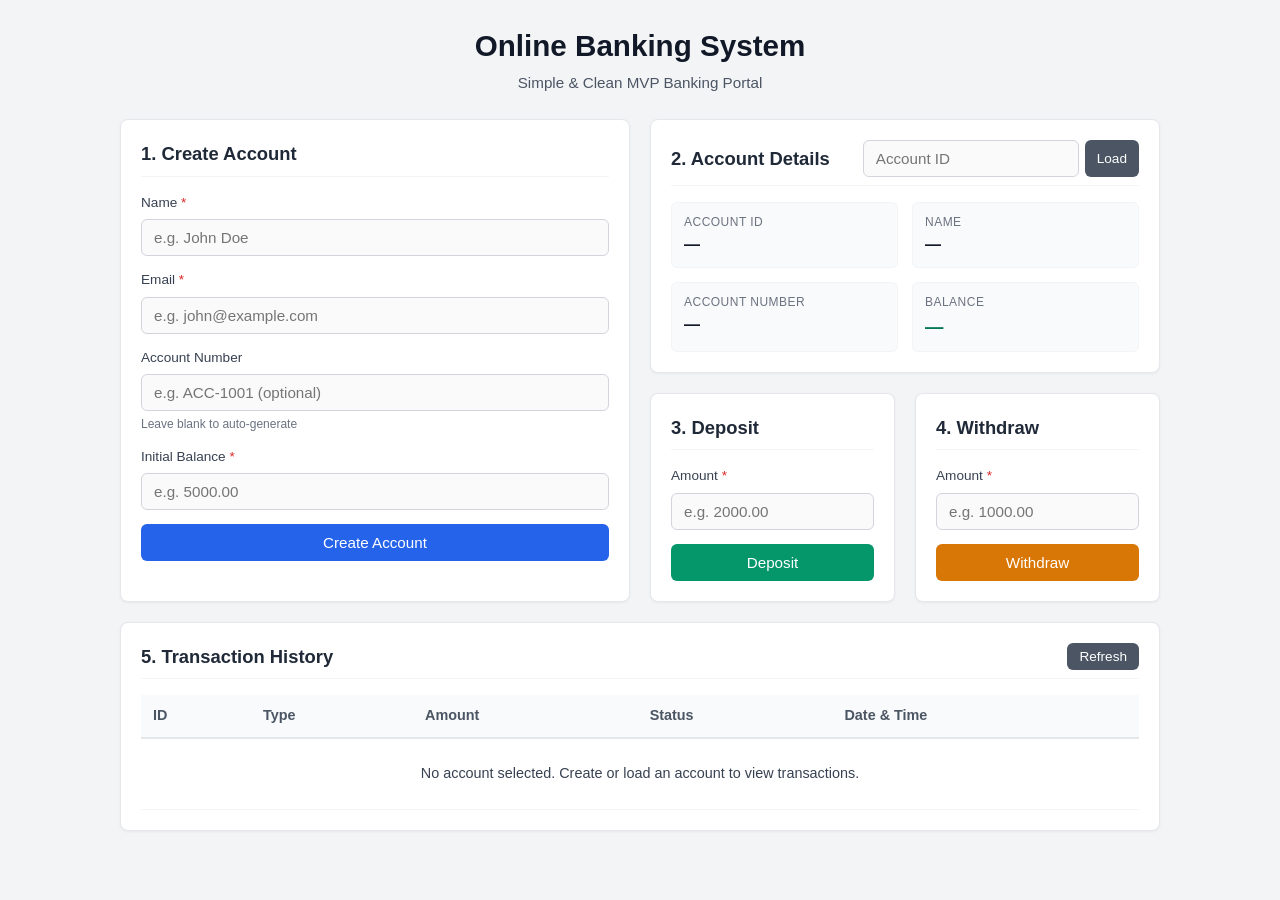
==== frontend/index.html @ fae36996 "feat: Add Online Banking System MVP with account creation, deposit, withdrawal, and transaction hist" ====
<!DOCTYPE html>
<html lang="en">
<head>
    <meta charset="UTF-8">
    <meta name="viewport" content="width=device-width, initial-scale=1.0">
    <title>Online Banking System MVP</title>
    <link rel="stylesheet" href="style.css">
</head>
<body>
    <div class="container">
        <header class="app-header">
            <h1>Online Banking System</h1>
            <p class="subtitle">Simple & Clean MVP Banking Portal</p>
        </header>

        <!-- Notification Banner -->
        <div id="statusBanner" class="status-banner" style="display: none;">
            <span id="statusText"></span>
            <button type="button" class="close-btn" onclick="hideStatus()">&times;</button>
        </div>

        <div class="main-grid">
            <!-- 1. Create Account -->
            <section class="card">
                <h2>1. Create Account</h2>
                <form id="createAccountForm">
                    <div class="form-group">
                        <label for="createName">Name <span class="required">*</span></label>
                        <input type="text" id="createName" placeholder="e.g. John Doe" required>
                    </div>

                    <div class="form-group">
                        <label for="createEmail">Email <span class="required">*</span></label>
                        <input type="email" id="createEmail" placeholder="e.g. john@example.com" required>
                    </div>

                    <div class="form-group">
                        <label for="createAccountNumber">Account Number</label>
                        <input type="text" id="createAccountNumber" placeholder="e.g. ACC-1001 (optional)">
                        <small class="helper-text">Leave blank to auto-generate</small>
                    </div>

                    <div class="form-group">
                        <label for="createInitialBalance">Initial Balance <span class="required">*</span></label>
                        <input type="number" id="createInitialBalance" step="0.01" min="0" placeholder="e.g. 5000.00" required>
                    </div>

                    <button type="submit" id="createBtn" class="btn btn-primary">Create Account</button>
                </form>
            </section>

            <!-- Right Column: Account Details, Deposit, Withdraw -->
            <div class="details-and-actions">
                <!-- 2. Account Details -->
                <section class="card">
                    <div class="card-header-row">
                        <h2>2. Account Details</h2>
                        <form id="fetchAccountForm" class="lookup-inline-form">
                            <input type="number" id="lookupAccountId" placeholder="Account ID" min="1" required>
                            <button type="submit" class="btn btn-secondary btn-sm">Load</button>
                        </form>
                    </div>

                    <div class="details-grid">
                        <div class="detail-item">
                            <span class="detail-label">Account ID</span>
                            <span class="detail-value" id="detailAccountId">—</span>
                        </div>
                        <div class="detail-item">
                            <span class="detail-label">Name</span>
                            <span class="detail-value" id="detailName">—</span>
                        </div>
                        <div class="detail-item">
                            <span class="detail-label">Account Number</span>
                            <span class="detail-value" id="detailAccountNumber">—</span>
                        </div>
                        <div class="detail-item">
                            <span class="detail-label">Balance</span>
                            <span class="detail-value balance-value" id="detailBalance">—</span>
                        </div>
                    </div>
                </section>

                <div class="operations-grid">
                    <!-- 3. Deposit -->
                    <section class="card">
                        <h2>3. Deposit</h2>
                        <form id="depositForm">
                            <div class="form-group">
                                <label for="depositAmount">Amount <span class="required">*</span></label>
                                <input type="number" id="depositAmount" step="0.01" min="0.01" placeholder="e.g. 2000.00" required>
                            </div>
                            <button type="submit" id="depositBtn" class="btn btn-success">Deposit</button>
                        </form>
                    </section>

                    <!-- 4. Withdraw -->
                    <section class="card">
                        <h2>4. Withdraw</h2>
                        <form id="withdrawForm">
                            <div class="form-group">
                                <label for="withdrawAmount">Amount <span class="required">*</span></label>
                                <input type="number" id="withdrawAmount" step="0.01" min="0.01" placeholder="e.g. 1000.00" required>
                            </div>
                            <button type="submit" id="withdrawBtn" class="btn btn-warning">Withdraw</button>
                        </form>
                    </section>
                </div>
            </div>
        </div>

        <!-- 5. Transaction History -->
        <section class="card full-width">
            <div class="card-header-row">
                <h2>5. Transaction History</h2>
                <button type="button" id="refreshTxBtn" class="btn btn-secondary btn-sm" onclick="reloadCurrentTransactions()">Refresh</button>
            </div>

            <div class="table-container">
                <table class="transaction-table" id="transactionTable">
                    <thead>
                        <tr>
                            <th>ID</th>
                            <th>Type</th>
                            <th>Amount</th>
                            <th>Status</th>
                            <th>Date & Time</th>
                        </tr>
                    </thead>
                    <tbody id="transactionTableBody">
                        <tr>
                            <td colspan="5" class="empty-state">No account selected. Create or load an account to view transactions.</td>
                        </tr>
                    </tbody>
                </table>
            </div>
        </section>
    </div>

    <script src="app.js"></script>
</body>
</html>
---- frontend/style.css ----
/* Reset & Base Styles */
* {
    margin: 0;
    padding: 0;
    box-sizing: border-box;
}

body {
    font-family: -apple-system, BlinkMacSystemFont, "Segoe UI", Roboto, "Helvetica Neue", Arial, sans-serif;
    background-color: #f3f4f6;
    color: #1f2937;
    line-height: 1.5;
    padding: 24px 16px;
}

.container {
    max-width: 1040px;
    margin: 0 auto;
}

/* Header */
.app-header {
    text-align: center;
    margin-bottom: 24px;
}

.app-header h1 {
    font-size: 1.85rem;
    font-weight: 700;
    color: #111827;
}

.subtitle {
    font-size: 0.95rem;
    color: #4b5563;
    margin-top: 4px;
}

/* Status Banner */
.status-banner {
    display: flex;
    justify-content: space-between;
    align-items: center;
    padding: 12px 16px;
    border-radius: 6px;
    margin-bottom: 20px;
    font-size: 0.95rem;
    animation: fadeIn 0.2s ease-in-out;
}

.status-banner.success {
    background-color: #d1fae5;
    color: #065f46;
    border: 1px solid #a7f3d0;
}

.status-banner.error {
    background-color: #fee2e2;
    color: #991b1b;
    border: 1px solid #fecaca;
}

.status-banner .close-btn {
    background: none;
    border: none;
    font-size: 1.3rem;
    cursor: pointer;
    color: inherit;
    line-height: 1;
}

/* Layout Grid */
.main-grid {
    display: grid;
    grid-template-columns: 1fr 1fr;
    gap: 20px;
    margin-bottom: 20px;
}

@media (max-width: 768px) {
    .main-grid {
        grid-template-columns: 1fr;
    }
}

.details-and-actions {
    display: flex;
    flex-direction: column;
    gap: 20px;
}

.operations-grid {
    display: grid;
    grid-template-columns: 1fr 1fr;
    gap: 20px;
}

@media (max-width: 480px) {
    .operations-grid {
        grid-template-columns: 1fr;
    }
}

/* Card Component */
.card {
    background: #ffffff;
    border-radius: 8px;
    border: 1px solid #e5e7eb;
    box-shadow: 0 1px 3px rgba(0, 0, 0, 0.05);
    padding: 20px;
}

.card.full-width {
    margin-bottom: 20px;
}

.card h2 {
    font-size: 1.15rem;
    font-weight: 600;
    color: #1f2937;
    margin-bottom: 16px;
    border-bottom: 1px solid #f3f4f6;
    padding-bottom: 8px;
}

.card-header-row {
    display: flex;
    justify-content: space-between;
    align-items: center;
    border-bottom: 1px solid #f3f4f6;
    padding-bottom: 8px;
    margin-bottom: 16px;
}

.card-header-row h2 {
    margin-bottom: 0;
    border-bottom: none;
    padding-bottom: 0;
}

.lookup-inline-form {
    display: flex;
    gap: 6px;
}

.lookup-inline-form input {
    width: 100px;
    padding: 6px 10px;
    font-size: 0.85rem;
    border: 1px solid #d1d5db;
    border-radius: 4px;
}

/* Form Groups & Inputs */
.form-group {
    margin-bottom: 14px;
}

label {
    display: block;
    font-size: 0.85rem;
    font-weight: 500;
    color: #374151;
    margin-bottom: 6px;
}

.required {
    color: #dc2626;
}

input[type="text"],
input[type="email"],
input[type="number"] {
    width: 100%;
    padding: 9px 12px;
    font-size: 0.95rem;
    border: 1px solid #d1d5db;
    border-radius: 6px;
    background-color: #fafafa;
    transition: border-color 0.15s ease, background-color 0.15s ease;
}

input[type="text"]:focus,
input[type="email"]:focus,
input[type="number"]:focus {
    outline: none;
    border-color: #2563eb;
    background-color: #ffffff;
    box-shadow: 0 0 0 3px rgba(37, 99, 235, 0.1);
}

.helper-text {
    display: block;
    font-size: 0.75rem;
    color: #6b7280;
    margin-top: 4px;
}

/* Buttons */
.btn {
    display: inline-block;
    width: 100%;
    padding: 10px 16px;
    font-size: 0.95rem;
    font-weight: 500;
    text-align: center;
    border: none;
    border-radius: 6px;
    cursor: pointer;
    transition: background-color 0.15s ease, opacity 0.15s ease;
}

.btn:hover {
    opacity: 0.92;
}

.btn:active {
    transform: translateY(1px);
}

.btn:disabled {
    background-color: #9ca3af;
    cursor: not-allowed;
    opacity: 0.6;
}

.btn-primary {
    background-color: #2563eb;
    color: #ffffff;
}

.btn-primary:hover {
    background-color: #1d4ed8;
}

.btn-success {
    background-color: #059669;
    color: #ffffff;
}

.btn-success:hover {
    background-color: #047857;
}

.btn-warning {
    background-color: #d97706;
    color: #ffffff;
}

.btn-warning:hover {
    background-color: #b45309;
}

.btn-secondary {
    background-color: #4b5563;
    color: #ffffff;
}

.btn-secondary:hover {
    background-color: #374151;
}

.btn-sm {
    width: auto;
    padding: 6px 12px;
    font-size: 0.85rem;
}

/* Account Details Grid */
.details-grid {
    display: grid;
    grid-template-columns: 1fr 1fr;
    gap: 14px;
}

.detail-item {
    background-color: #f9fafb;
    padding: 10px 12px;
    border-radius: 6px;
    border: 1px solid #f3f4f6;
}

.detail-label {
    display: block;
    font-size: 0.75rem;
    text-transform: uppercase;
    letter-spacing: 0.04em;
    color: #6b7280;
    margin-bottom: 2px;
}

.detail-value {
    font-size: 1rem;
    font-weight: 600;
    color: #111827;
    word-break: break-all;
}

.balance-value {
    color: #047857;
    font-size: 1.15rem;
}

/* Transaction Table */
.table-container {
    overflow-x: auto;
}

.transaction-table {
    width: 100%;
    border-collapse: collapse;
    font-size: 0.9rem;
    text-align: left;
}

.transaction-table th {
    background-color: #f9fafb;
    color: #4b5563;
    font-weight: 600;
    padding: 10px 12px;
    border-bottom: 2px solid #e5e7eb;
}

.transaction-table td {
    padding: 10px 12px;
    border-bottom: 1px solid #f3f4f6;
    color: #374151;
}

.transaction-table tbody tr:hover {
    background-color: #f9fafb;
}

.empty-state {
    text-align: center;
    color: #6b7280;
    padding: 24px !important;
}

/* Badges */
.badge {
    display: inline-block;
    padding: 2px 8px;
    border-radius: 4px;
    font-size: 0.75rem;
    font-weight: 600;
    letter-spacing: 0.02em;
}

.badge.DEPOSIT {
    background-color: #d1fae5;
    color: #065f46;
}

.badge.WITHDRAW {
    background-color: #fee2e2;
    color: #991b1b;
}

.badge.SUCCESS {
    background-color: #e0e7ff;
    color: #3730a3;
}

@keyframes fadeIn {
    from { opacity: 0; transform: translateY(-4px); }
    to { opacity: 1; transform: translateY(0); }
}
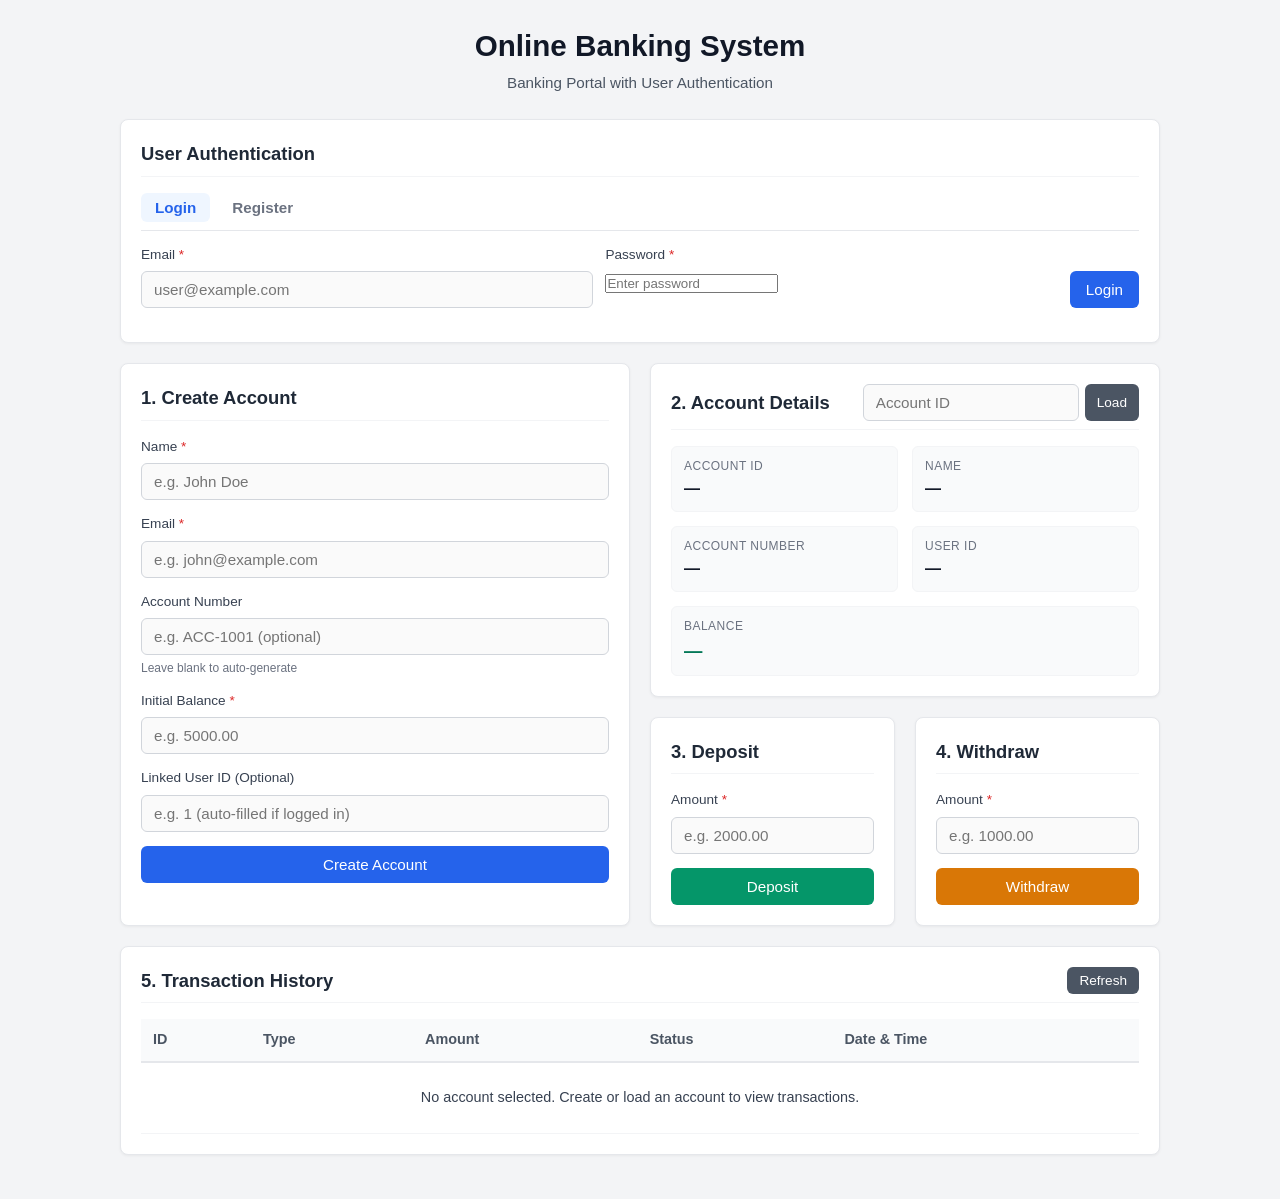
==== commit fa5ec02c: "feat: Implement User Registration, Login, and User-to-Account relationship" ====
--- a/frontend/index.html
+++ b/frontend/index.html
@@ -3,14 +3,14 @@
 <head>
     <meta charset="UTF-8">
     <meta name="viewport" content="width=device-width, initial-scale=1.0">
-    <title>Online Banking System MVP</title>
+    <title>Online Banking System</title>
     <link rel="stylesheet" href="style.css">
 </head>
 <body>
     <div class="container">
         <header class="app-header">
             <h1>Online Banking System</h1>
-            <p class="subtitle">Simple & Clean MVP Banking Portal</p>
+            <p class="subtitle">Banking Portal with User Authentication</p>
         </header>
 
         <!-- Notification Banner -->
@@ -19,6 +19,68 @@
             <button type="button" class="close-btn" onclick="hideStatus()">&times;</button>
         </div>
 
+        <!-- 0. User Authentication (Register & Login) -->
+        <section class="card auth-card">
+            <div class="card-header-row">
+                <h2>User Authentication</h2>
+                <div id="loggedInUserBar" style="display: none;">
+                    <span id="loggedInUserInfo" class="user-badge"></span>
+                    <button type="button" class="btn btn-secondary btn-sm" onclick="logoutUser()">Logout</button>
+                </div>
+            </div>
+
+            <div id="authFormsContainer">
+                <div class="auth-tabs">
+                    <button type="button" class="tab-btn active" id="loginTabBtn" onclick="switchAuthTab('login')">Login</button>
+                    <button type="button" class="tab-btn" id="registerTabBtn" onclick="switchAuthTab('register')">Register</button>
+                </div>
+
+                <!-- Login Form -->
+                <form id="loginForm" class="auth-form">
+                    <div class="form-row">
+                        <div class="form-group flex-1">
+                            <label for="loginEmail">Email <span class="required">*</span></label>
+                            <input type="email" id="loginEmail" placeholder="user@example.com" required>
+                        </div>
+                        <div class="form-group flex-1">
+                            <label for="loginPassword">Password <span class="required">*</span></label>
+                            <input type="password" id="loginPassword" placeholder="Enter password" required>
+                        </div>
+                        <div class="form-group form-btn-align">
+                            <button type="submit" class="btn btn-primary">Login</button>
+                        </div>
+                    </div>
+                </form>
+
+                <!-- Register Form -->
+                <form id="registerForm" class="auth-form" style="display: none;">
+                    <div class="form-row">
+                        <div class="form-group flex-1">
+                            <label for="regName">Name <span class="required">*</span></label>
+                            <input type="text" id="regName" placeholder="Full Name" required>
+                        </div>
+                        <div class="form-group flex-1">
+                            <label for="regEmail">Email <span class="required">*</span></label>
+                            <input type="email" id="regEmail" placeholder="user@example.com" required>
+                        </div>
+                    </div>
+                    <div class="form-row">
+                        <div class="form-group flex-1">
+                            <label for="regPassword">Password <span class="required">*</span></label>
+                            <input type="password" id="regPassword" minlength="6" placeholder="Min 6 characters" required>
+                        </div>
+                        <div class="form-group flex-1">
+                            <label for="regPhone">Phone</label>
+                            <input type="text" id="regPhone" placeholder="e.g. 9876543210">
+                        </div>
+                        <div class="form-group form-btn-align">
+                            <button type="submit" class="btn btn-success">Register</button>
+                        </div>
+                    </div>
+                </form>
+            </div>
+        </section>
+
         <div class="main-grid">
             <!-- 1. Create Account -->
             <section class="card">
@@ -43,6 +105,11 @@
                     <div class="form-group">
                         <label for="createInitialBalance">Initial Balance <span class="required">*</span></label>
                         <input type="number" id="createInitialBalance" step="0.01" min="0" placeholder="e.g. 5000.00" required>
+                    </div>
+
+                    <div class="form-group">
+                        <label for="createUserId">Linked User ID (Optional)</label>
+                        <input type="number" id="createUserId" placeholder="e.g. 1 (auto-filled if logged in)">
                     </div>
 
                     <button type="submit" id="createBtn" class="btn btn-primary">Create Account</button>
@@ -75,6 +142,10 @@
                             <span class="detail-value" id="detailAccountNumber">—</span>
                         </div>
                         <div class="detail-item">
+                            <span class="detail-label">User ID</span>
+                            <span class="detail-value" id="detailUserId">—</span>
+                        </div>
+                        <div class="detail-item full-span">
                             <span class="detail-label">Balance</span>
                             <span class="detail-value balance-value" id="detailBalance">—</span>
                         </div>
--- a/frontend/style.css
+++ b/frontend/style.css
@@ -366,3 +366,68 @@
     from { opacity: 0; transform: translateY(-4px); }
     to { opacity: 1; transform: translateY(0); }
 }
+
+/* Auth Section Styles */
+.auth-card {
+    margin-bottom: 20px;
+}
+
+.auth-tabs {
+    display: flex;
+    gap: 8px;
+    margin-bottom: 14px;
+    border-bottom: 1px solid #e5e7eb;
+    padding-bottom: 8px;
+}
+
+.tab-btn {
+    background: none;
+    border: none;
+    font-size: 0.95rem;
+    font-weight: 600;
+    color: #6b7280;
+    padding: 6px 14px;
+    border-radius: 6px;
+    cursor: pointer;
+    transition: all 0.15s ease;
+}
+
+.tab-btn.active {
+    background-color: #eff6ff;
+    color: #2563eb;
+}
+
+.form-row {
+    display: flex;
+    gap: 12px;
+    align-items: flex-start;
+}
+
+@media (max-width: 640px) {
+    .form-row {
+        flex-direction: column;
+    }
+}
+
+.flex-1 {
+    flex: 1;
+}
+
+.form-btn-align {
+    align-self: flex-end;
+    margin-bottom: 14px;
+}
+
+.user-badge {
+    background-color: #e0e7ff;
+    color: #3730a3;
+    padding: 4px 10px;
+    border-radius: 20px;
+    font-size: 0.85rem;
+    font-weight: 600;
+    margin-right: 8px;
+}
+
+.detail-item.full-span {
+    grid-column: 1 / -1;
+}
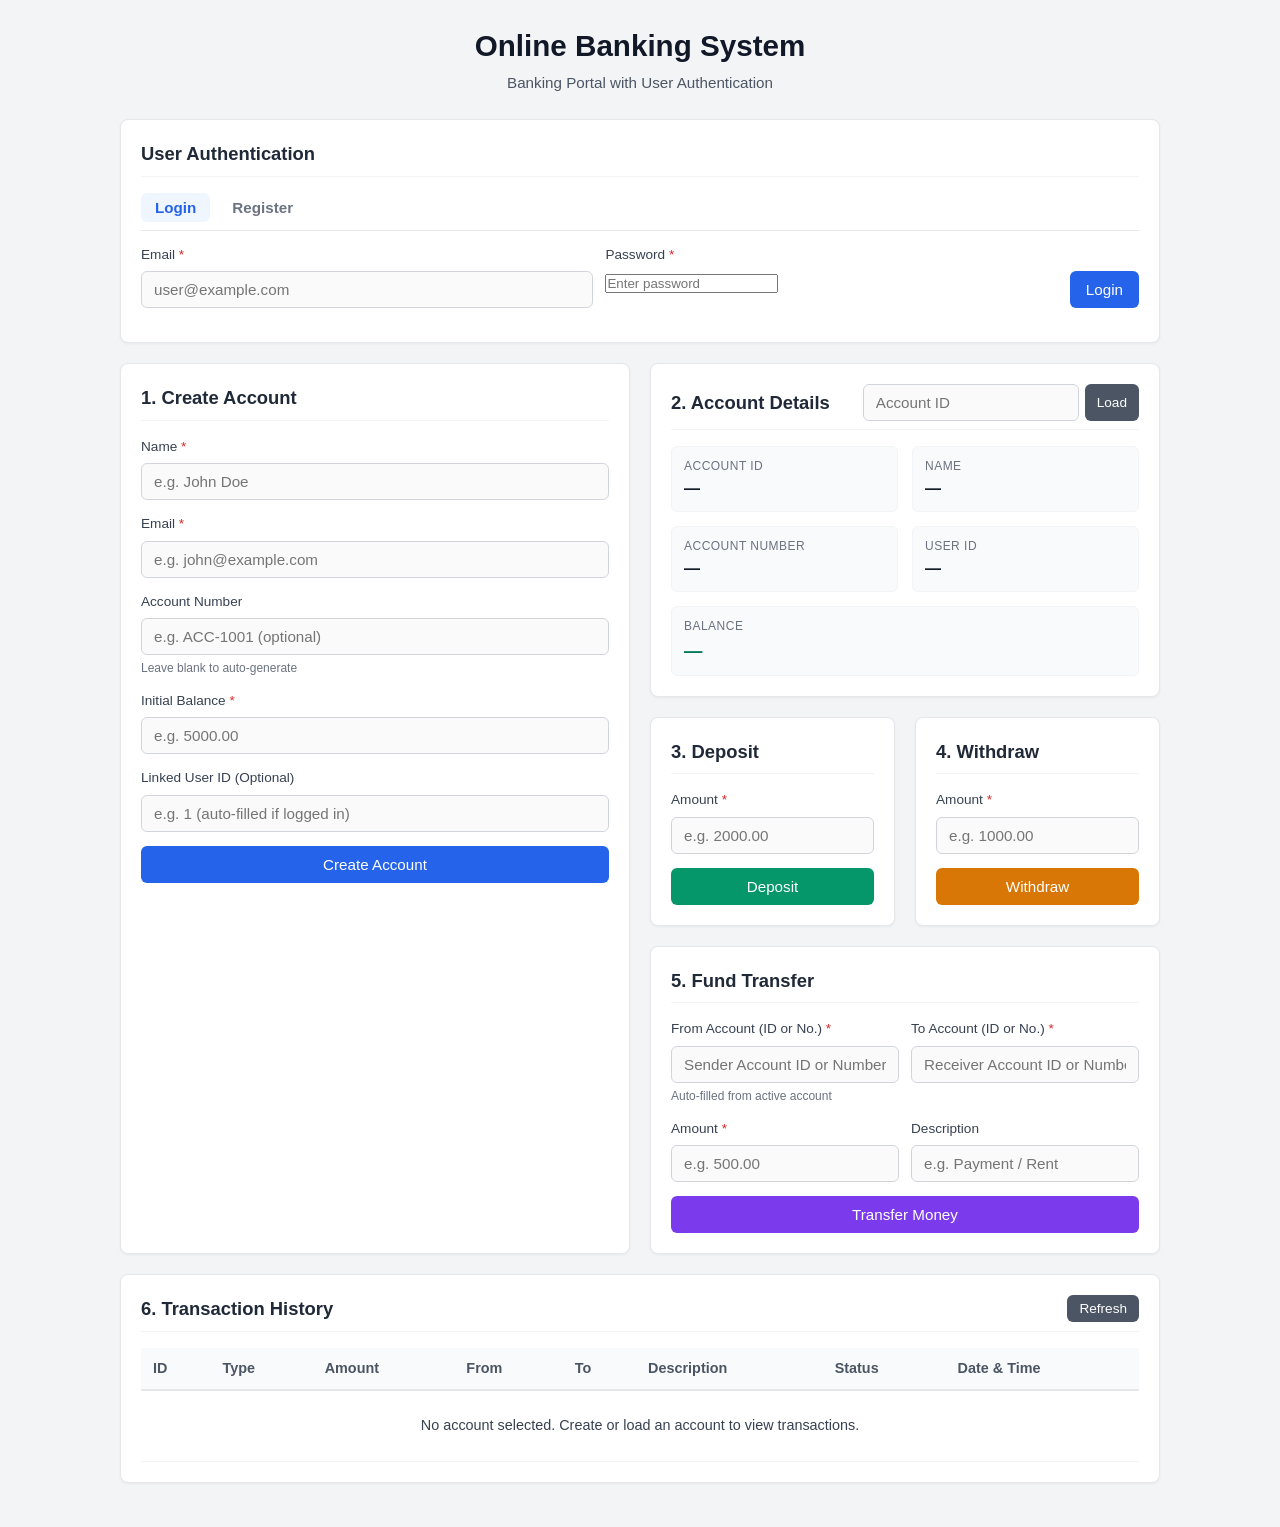
==== commit e3ec4e00: "feat: implement Fund Transfer with @Transactional consistency and enhanced Transaction Management" ====
--- a/frontend/index.html
+++ b/frontend/index.html
@@ -177,13 +177,42 @@
                         </form>
                     </section>
                 </div>
+
+                <!-- 5. Fund Transfer -->
+                <section class="card">
+                    <h2>5. Fund Transfer</h2>
+                    <form id="transferForm">
+                        <div class="form-row">
+                            <div class="form-group flex-1">
+                                <label for="transferFrom">From Account (ID or No.) <span class="required">*</span></label>
+                                <input type="text" id="transferFrom" placeholder="Sender Account ID or Number" required>
+                                <small class="helper-text">Auto-filled from active account</small>
+                            </div>
+                            <div class="form-group flex-1">
+                                <label for="transferTo">To Account (ID or No.) <span class="required">*</span></label>
+                                <input type="text" id="transferTo" placeholder="Receiver Account ID or Number" required>
+                            </div>
+                        </div>
+                        <div class="form-row">
+                            <div class="form-group flex-1">
+                                <label for="transferAmount">Amount <span class="required">*</span></label>
+                                <input type="number" id="transferAmount" step="0.01" min="0.01" placeholder="e.g. 500.00" required>
+                            </div>
+                            <div class="form-group flex-1">
+                                <label for="transferDescription">Description</label>
+                                <input type="text" id="transferDescription" placeholder="e.g. Payment / Rent">
+                            </div>
+                        </div>
+                        <button type="submit" id="transferBtn" class="btn btn-transfer">Transfer Money</button>
+                    </form>
+                </section>
             </div>
         </div>
 
-        <!-- 5. Transaction History -->
+        <!-- 6. Transaction History -->
         <section class="card full-width">
             <div class="card-header-row">
-                <h2>5. Transaction History</h2>
+                <h2>6. Transaction History</h2>
                 <button type="button" id="refreshTxBtn" class="btn btn-secondary btn-sm" onclick="reloadCurrentTransactions()">Refresh</button>
             </div>
 
@@ -194,13 +223,16 @@
                             <th>ID</th>
                             <th>Type</th>
                             <th>Amount</th>
+                            <th>From</th>
+                            <th>To</th>
+                            <th>Description</th>
                             <th>Status</th>
                             <th>Date & Time</th>
                         </tr>
                     </thead>
                     <tbody id="transactionTableBody">
                         <tr>
-                            <td colspan="5" class="empty-state">No account selected. Create or load an account to view transactions.</td>
+                            <td colspan="8" class="empty-state">No account selected. Create or load an account to view transactions.</td>
                         </tr>
                     </tbody>
                 </table>
--- a/frontend/style.css
+++ b/frontend/style.css
@@ -357,9 +357,28 @@
     color: #991b1b;
 }
 
+.badge.TRANSFER_OUT {
+    background-color: #fef3c7;
+    color: #92400e;
+}
+
+.badge.TRANSFER_IN {
+    background-color: #dbeafe;
+    color: #1e40af;
+}
+
 .badge.SUCCESS {
     background-color: #e0e7ff;
     color: #3730a3;
+}
+
+.btn-transfer {
+    background-color: #7c3aed;
+    color: #ffffff;
+}
+
+.btn-transfer:hover {
+    background-color: #6d28d9;
 }
 
 @keyframes fadeIn {
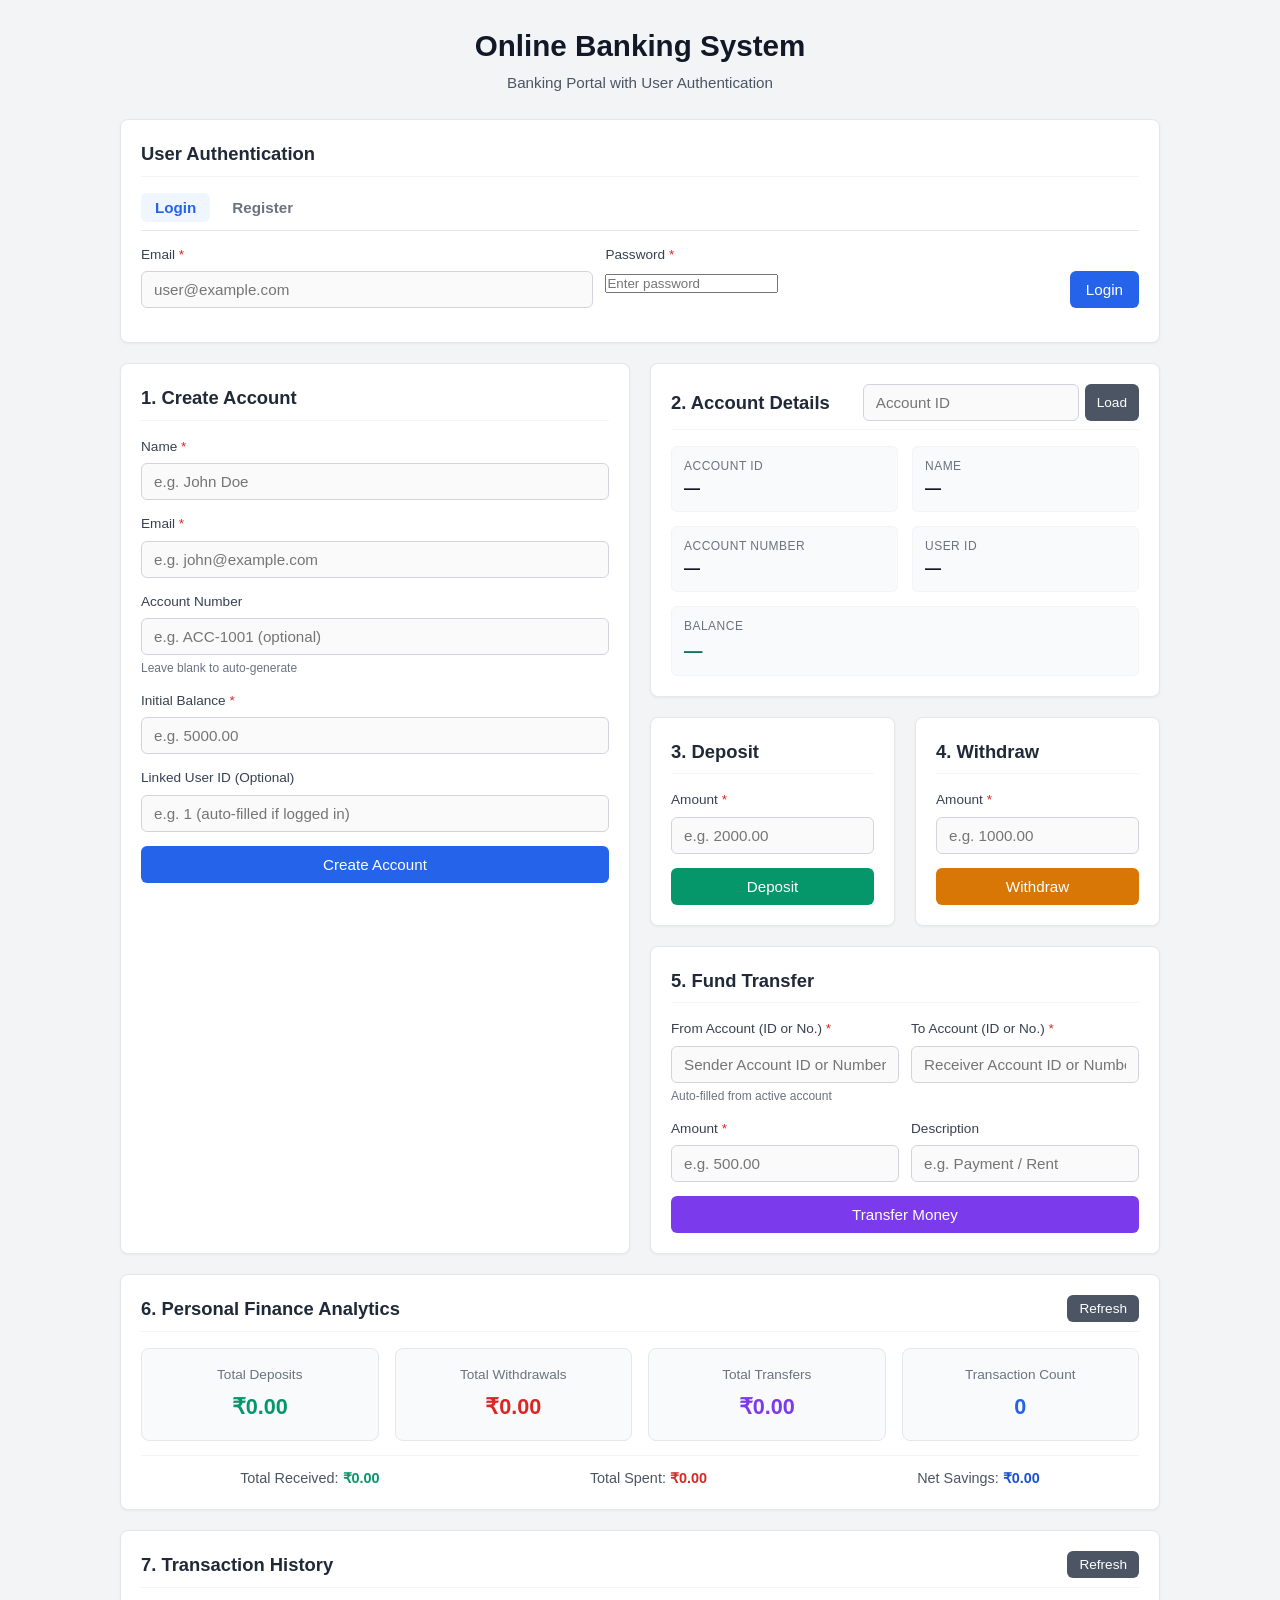
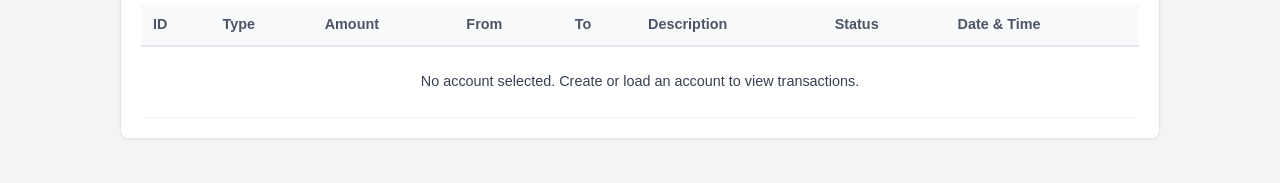
==== commit 20efb716: "feat: Implement Personal Finance Analytics module with REST API, service metrics, and UI dashboard" ====
--- a/frontend/index.html
+++ b/frontend/index.html
@@ -209,10 +209,41 @@
             </div>
         </div>
 
-        <!-- 6. Transaction History -->
+        <!-- 6. Personal Finance Analytics -->
         <section class="card full-width">
             <div class="card-header-row">
-                <h2>6. Transaction History</h2>
+                <h2>6. Personal Finance Analytics</h2>
+                <button type="button" id="refreshAnalyticsBtn" class="btn btn-secondary btn-sm" onclick="reloadCurrentAnalytics()">Refresh</button>
+            </div>
+            <div class="analytics-grid">
+                <div class="analytics-card">
+                    <span class="analytics-label">Total Deposits</span>
+                    <span class="analytics-value text-success" id="analyticsDeposits">₹0.00</span>
+                </div>
+                <div class="analytics-card">
+                    <span class="analytics-label">Total Withdrawals</span>
+                    <span class="analytics-value text-danger" id="analyticsWithdrawals">₹0.00</span>
+                </div>
+                <div class="analytics-card">
+                    <span class="analytics-label">Total Transfers</span>
+                    <span class="analytics-value text-purple" id="analyticsTransfers">₹0.00</span>
+                </div>
+                <div class="analytics-card">
+                    <span class="analytics-label">Transaction Count</span>
+                    <span class="analytics-value text-info" id="analyticsCount">0</span>
+                </div>
+            </div>
+            <div id="analyticsSubrow" class="analytics-subrow" style="margin-top: 14px;">
+                <span>Total Received: <strong id="analyticsReceived" class="text-success">₹0.00</strong></span>
+                <span>Total Spent: <strong id="analyticsSpent" class="text-danger">₹0.00</strong></span>
+                <span>Net Savings: <strong id="analyticsNet" class="text-primary">₹0.00</strong></span>
+            </div>
+        </section>
+
+        <!-- 7. Transaction History -->
+        <section class="card full-width">
+            <div class="card-header-row">
+                <h2>7. Transaction History</h2>
                 <button type="button" id="refreshTxBtn" class="btn btn-secondary btn-sm" onclick="reloadCurrentTransactions()">Refresh</button>
             </div>
 
--- a/frontend/style.css
+++ b/frontend/style.css
@@ -450,3 +450,61 @@
 .detail-item.full-span {
     grid-column: 1 / -1;
 }
+
+/* Analytics Styles */
+.analytics-grid {
+    display: grid;
+    grid-template-columns: repeat(4, 1fr);
+    gap: 16px;
+}
+
+@media (max-width: 768px) {
+    .analytics-grid {
+        grid-template-columns: repeat(2, 1fr);
+    }
+}
+
+@media (max-width: 480px) {
+    .analytics-grid {
+        grid-template-columns: 1fr;
+    }
+}
+
+.analytics-card {
+    background-color: #f9fafb;
+    border: 1px solid #e5e7eb;
+    border-radius: 8px;
+    padding: 16px;
+    text-align: center;
+}
+
+.analytics-label {
+    display: block;
+    font-size: 0.85rem;
+    font-weight: 500;
+    color: #6b7280;
+    margin-bottom: 6px;
+}
+
+.analytics-value {
+    display: block;
+    font-size: 1.35rem;
+    font-weight: 700;
+}
+
+.analytics-subrow {
+    display: flex;
+    justify-content: space-around;
+    padding-top: 12px;
+    border-top: 1px solid #f3f4f6;
+    font-size: 0.9rem;
+    color: #4b5563;
+    flex-wrap: wrap;
+    gap: 12px;
+}
+
+.text-success { color: #059669; }
+.text-danger { color: #dc2626; }
+.text-purple { color: #7c3aed; }
+.text-info { color: #2563eb; }
+.text-primary { color: #1d4ed8; }
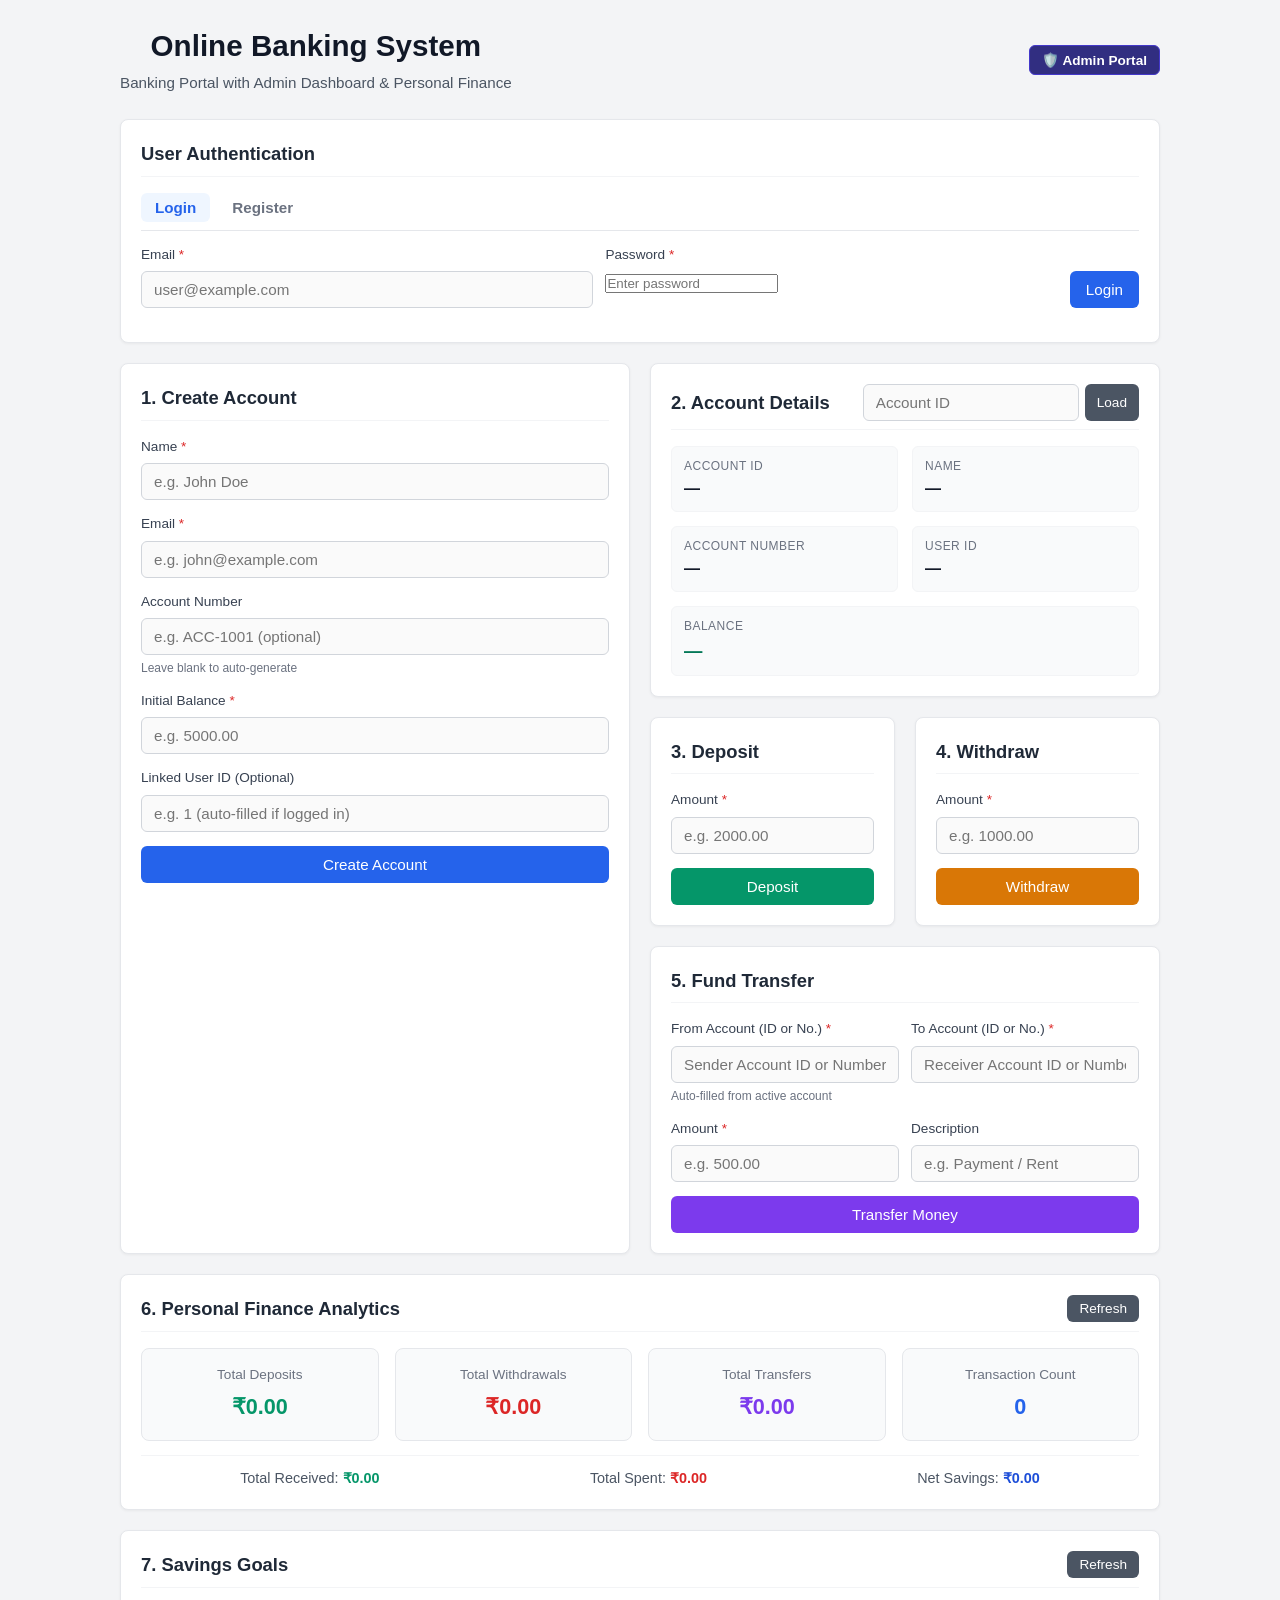
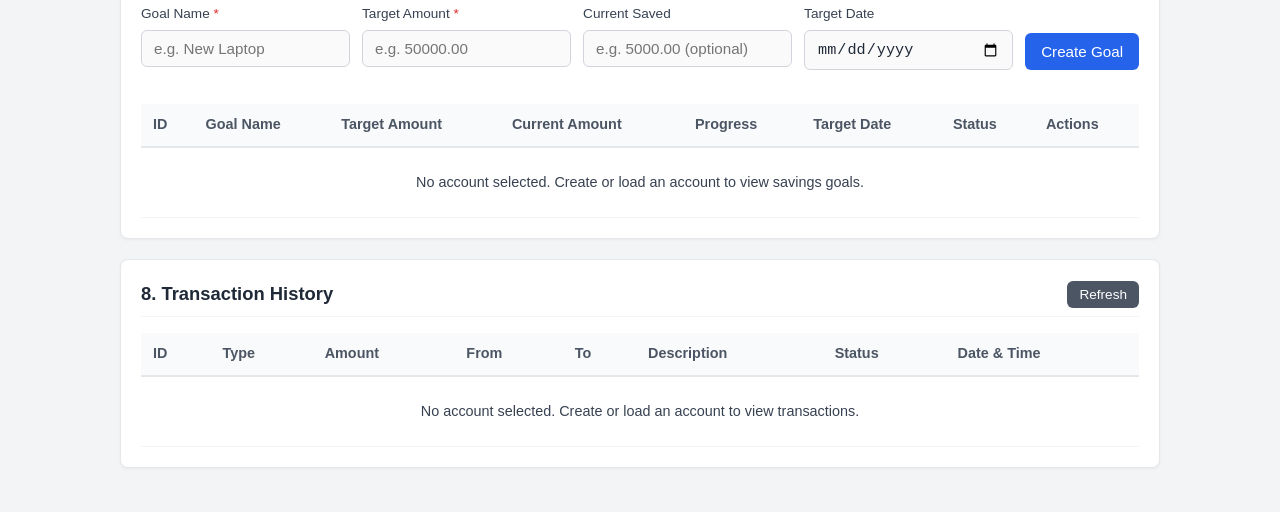
==== commit d64653d9: "Implement Savings Goal and Admin modules with full testing, DTO security, and dashboard" ====
--- a/frontend/index.html
+++ b/frontend/index.html
@@ -9,8 +9,15 @@
 <body>
     <div class="container">
         <header class="app-header">
-            <h1>Online Banking System</h1>
-            <p class="subtitle">Banking Portal with User Authentication</p>
+            <div class="header-inner">
+                <div>
+                    <h1>Online Banking System</h1>
+                    <p class="subtitle">Banking Portal with Admin Dashboard & Personal Finance</p>
+                </div>
+                <div class="header-actions">
+                    <button type="button" id="toggleAdminBtn" class="btn btn-admin btn-sm" onclick="toggleAdminView()">🛡️ Admin Portal</button>
+                </div>
+            </div>
         </header>
 
         <!-- Notification Banner -->
@@ -18,6 +25,147 @@
             <span id="statusText"></span>
             <button type="button" class="close-btn" onclick="hideStatus()">&times;</button>
         </div>
+
+        <!-- Admin Dashboard Section -->
+        <section id="adminSection" class="card full-width admin-card" style="display: none;">
+            <div class="card-header-row">
+                <h2>🛡️ Admin Management & System Dashboard</h2>
+                <div class="admin-top-actions">
+                    <button type="button" class="btn btn-secondary btn-sm" onclick="loadAdminDashboardData()">Refresh</button>
+                    <button type="button" class="btn btn-secondary btn-sm" onclick="toggleAdminView()">Hide</button>
+                </div>
+            </div>
+
+            <!-- Stats Grid -->
+            <div class="analytics-grid admin-stats-grid">
+                <div class="analytics-card">
+                    <span class="analytics-label">Total Users</span>
+                    <span class="analytics-value text-info" id="adminTotalUsers">0</span>
+                </div>
+                <div class="analytics-card">
+                    <span class="analytics-label">Total Accounts</span>
+                    <span class="analytics-value text-primary" id="adminTotalAccounts">0</span>
+                </div>
+                <div class="analytics-card">
+                    <span class="analytics-label">Total Transactions</span>
+                    <span class="analytics-value text-purple" id="adminTotalTransactions">0</span>
+                </div>
+                <div class="analytics-card">
+                    <span class="analytics-label">Total System Balance</span>
+                    <span class="analytics-value text-success" id="adminTotalBalance">₹0.00</span>
+                </div>
+                <div class="analytics-card">
+                    <span class="analytics-label">Total Deposits</span>
+                    <span class="analytics-value text-success" id="adminTotalDeposits">₹0.00</span>
+                </div>
+                <div class="analytics-card">
+                    <span class="analytics-label">Total Withdrawals</span>
+                    <span class="analytics-value text-danger" id="adminTotalWithdrawals">₹0.00</span>
+                </div>
+                <div class="analytics-card">
+                    <span class="analytics-label">Total Transfers</span>
+                    <span class="analytics-value text-warning" id="adminTotalTransfers">₹0.00</span>
+                </div>
+                <div class="analytics-card">
+                    <span class="analytics-label">Savings Goals</span>
+                    <span class="analytics-value text-info" id="adminTotalGoals">0</span>
+                </div>
+            </div>
+
+            <!-- Admin Sub Tabs -->
+            <div class="admin-tabs" style="margin-top: 20px; display: flex; gap: 8px; border-bottom: 1px solid #e5e7eb; padding-bottom: 8px;">
+                <button type="button" class="tab-btn active" id="adminUsersTabBtn" onclick="switchAdminTab('users')">Users</button>
+                <button type="button" class="tab-btn" id="adminAccountsTabBtn" onclick="switchAdminTab('accounts')">Accounts</button>
+                <button type="button" class="tab-btn" id="adminTransactionsTabBtn" onclick="switchAdminTab('transactions')">Transactions</button>
+                <button type="button" class="tab-btn" id="adminLogsTabBtn" onclick="switchAdminTab('logs')">Activity Logs</button>
+            </div>
+
+            <!-- Users Tab View -->
+            <div id="adminUsersView" class="admin-tab-content" style="margin-top: 14px;">
+                <div class="table-container">
+                    <table class="transaction-table">
+                        <thead>
+                            <tr>
+                                <th>ID</th>
+                                <th>Name</th>
+                                <th>Email</th>
+                                <th>Phone</th>
+                                <th>Role</th>
+                                <th>Registered At</th>
+                            </tr>
+                        </thead>
+                        <tbody id="adminUsersTableBody">
+                            <tr><td colspan="6" class="empty-state">Loading users...</td></tr>
+                        </tbody>
+                    </table>
+                </div>
+            </div>
+
+            <!-- Accounts Tab View -->
+            <div id="adminAccountsView" class="admin-tab-content" style="display: none; margin-top: 14px;">
+                <div class="table-container">
+                    <table class="transaction-table">
+                        <thead>
+                            <tr>
+                                <th>ID</th>
+                                <th>Account Number</th>
+                                <th>Account Holder</th>
+                                <th>Email</th>
+                                <th>Balance</th>
+                                <th>User ID</th>
+                            </tr>
+                        </thead>
+                        <tbody id="adminAccountsTableBody">
+                            <tr><td colspan="6" class="empty-state">Loading accounts...</td></tr>
+                        </tbody>
+                    </table>
+                </div>
+            </div>
+
+            <!-- Transactions Tab View -->
+            <div id="adminTransactionsView" class="admin-tab-content" style="display: none; margin-top: 14px;">
+                <div class="table-container">
+                    <table class="transaction-table">
+                        <thead>
+                            <tr>
+                                <th>ID</th>
+                                <th>Acc ID</th>
+                                <th>Type</th>
+                                <th>Amount</th>
+                                <th>Sender</th>
+                                <th>Receiver</th>
+                                <th>Description</th>
+                                <th>Status</th>
+                                <th>Timestamp</th>
+                            </tr>
+                        </thead>
+                        <tbody id="adminTransactionsTableBody">
+                            <tr><td colspan="9" class="empty-state">Loading transactions...</td></tr>
+                        </tbody>
+                    </table>
+                </div>
+            </div>
+
+            <!-- Activity Logs Tab View -->
+            <div id="adminLogsView" class="admin-tab-content" style="display: none; margin-top: 14px;">
+                <div class="table-container">
+                    <table class="transaction-table">
+                        <thead>
+                            <tr>
+                                <th>ID</th>
+                                <th>Action</th>
+                                <th>Performed By</th>
+                                <th>Details</th>
+                                <th>Timestamp</th>
+                            </tr>
+                        </thead>
+                        <tbody id="adminLogsTableBody">
+                            <tr><td colspan="5" class="empty-state">Loading activity logs...</td></tr>
+                        </tbody>
+                    </table>
+                </div>
+            </div>
+        </section>
 
         <!-- 0. User Authentication (Register & Login) -->
         <section class="card auth-card">
@@ -240,10 +388,65 @@
             </div>
         </section>
 
-        <!-- 7. Transaction History -->
+        <!-- 7. Savings Goals -->
         <section class="card full-width">
             <div class="card-header-row">
-                <h2>7. Transaction History</h2>
+                <h2>7. Savings Goals</h2>
+                <button type="button" id="refreshGoalsBtn" class="btn btn-secondary btn-sm" onclick="reloadCurrentSavingsGoals()">Refresh</button>
+            </div>
+
+            <!-- Create Goal Form -->
+            <form id="createGoalForm" style="margin-bottom: 20px;">
+                <div class="form-row">
+                    <div class="form-group flex-1">
+                        <label for="goalName">Goal Name <span class="required">*</span></label>
+                        <input type="text" id="goalName" placeholder="e.g. New Laptop" required>
+                    </div>
+                    <div class="form-group flex-1">
+                        <label for="goalTargetAmount">Target Amount <span class="required">*</span></label>
+                        <input type="number" id="goalTargetAmount" step="0.01" min="0.01" placeholder="e.g. 50000.00" required>
+                    </div>
+                    <div class="form-group flex-1">
+                        <label for="goalCurrentAmount">Current Saved</label>
+                        <input type="number" id="goalCurrentAmount" step="0.01" min="0" placeholder="e.g. 5000.00 (optional)">
+                    </div>
+                    <div class="form-group flex-1">
+                        <label for="goalTargetDate">Target Date</label>
+                        <input type="date" id="goalTargetDate">
+                    </div>
+                    <div class="form-group form-btn-align">
+                        <button type="submit" id="createGoalBtn" class="btn btn-primary">Create Goal</button>
+                    </div>
+                </div>
+            </form>
+
+            <div class="table-container">
+                <table class="transaction-table" id="savingsGoalTable">
+                    <thead>
+                        <tr>
+                            <th>ID</th>
+                            <th>Goal Name</th>
+                            <th>Target Amount</th>
+                            <th>Current Amount</th>
+                            <th>Progress</th>
+                            <th>Target Date</th>
+                            <th>Status</th>
+                            <th>Actions</th>
+                        </tr>
+                    </thead>
+                    <tbody id="savingsGoalTableBody">
+                        <tr>
+                            <td colspan="8" class="empty-state">No account selected. Create or load an account to view savings goals.</td>
+                        </tr>
+                    </tbody>
+                </table>
+            </div>
+        </section>
+
+        <!-- 8. Transaction History -->
+        <section class="card full-width">
+            <div class="card-header-row">
+                <h2>8. Transaction History</h2>
                 <button type="button" id="refreshTxBtn" class="btn btn-secondary btn-sm" onclick="reloadCurrentTransactions()">Refresh</button>
             </div>
 
--- a/frontend/style.css
+++ b/frontend/style.css
@@ -508,3 +508,151 @@
 .text-purple { color: #7c3aed; }
 .text-info { color: #2563eb; }
 .text-primary { color: #1d4ed8; }
+
+/* Savings Goals Styles */
+input[type="date"] {
+    width: 100%;
+    padding: 9px 12px;
+    font-size: 0.95rem;
+    border: 1px solid #d1d5db;
+    border-radius: 6px;
+    background-color: #fafafa;
+    color: #1f2937;
+    transition: border-color 0.15s ease, background-color 0.15s ease;
+}
+
+input[type="date"]:focus {
+    outline: none;
+    border-color: #2563eb;
+    background-color: #ffffff;
+    box-shadow: 0 0 0 3px rgba(37, 99, 235, 0.1);
+}
+
+.progress-cell {
+    min-width: 140px;
+}
+
+.progress-bar-bg {
+    background-color: #e5e7eb;
+    border-radius: 9999px;
+    height: 8px;
+    width: 100%;
+    overflow: hidden;
+    margin-bottom: 4px;
+}
+
+.progress-bar-fill {
+    background-color: #059669;
+    height: 100%;
+    border-radius: 9999px;
+    transition: width 0.3s ease;
+}
+
+.progress-bar-fill.completed {
+    background-color: #2563eb;
+}
+
+.progress-text {
+    font-size: 0.75rem;
+    font-weight: 600;
+    color: #4b5563;
+}
+
+.badge.COMPLETED {
+    background-color: #d1fae5;
+    color: #065f46;
+}
+
+.badge.IN_PROGRESS {
+    background-color: #fef3c7;
+    color: #92400e;
+}
+
+.action-btns {
+    display: flex;
+    gap: 6px;
+}
+
+.btn-action-sm {
+    padding: 4px 8px;
+    font-size: 0.75rem;
+    border-radius: 4px;
+    border: none;
+    cursor: pointer;
+    font-weight: 500;
+}
+
+.btn-add-fund {
+    background-color: #10b981;
+    color: #ffffff;
+}
+
+.btn-add-fund:hover {
+    background-color: #059669;
+}
+
+.btn-delete-goal {
+    background-color: #ef4444;
+    color: #ffffff;
+}
+
+.btn-delete-goal:hover {
+    background-color: #dc2626;
+}
+
+/* Admin Dashboard Styles */
+.header-inner {
+    display: flex;
+    justify-content: space-between;
+    align-items: center;
+    flex-wrap: wrap;
+    gap: 12px;
+}
+
+.btn-admin {
+    background-color: #312e81;
+    color: #ffffff;
+    font-weight: 600;
+    border: 1px solid #4338ca;
+}
+
+.btn-admin:hover {
+    background-color: #4338ca;
+}
+
+.admin-card {
+    border: 2px solid #a5b4fc;
+    background: #ffffff;
+}
+
+.admin-top-actions {
+    display: flex;
+    gap: 8px;
+}
+
+.badge.ADMIN {
+    background-color: #ede9fe;
+    color: #5b21b6;
+    font-weight: 700;
+}
+
+.badge.CUSTOMER {
+    background-color: #e0f2fe;
+    color: #0369a1;
+}
+
+.badge.SYSTEM_INIT {
+    background-color: #f1f5f9;
+    color: #475569;
+}
+
+.badge.VIEW_USERS,
+.badge.VIEW_ACCOUNTS,
+.badge.VIEW_TRANSACTIONS,
+.badge.VIEW_DASHBOARD,
+.badge.VIEW_LOGS {
+    background-color: #e0e7ff;
+    color: #3730a3;
+}
+
+
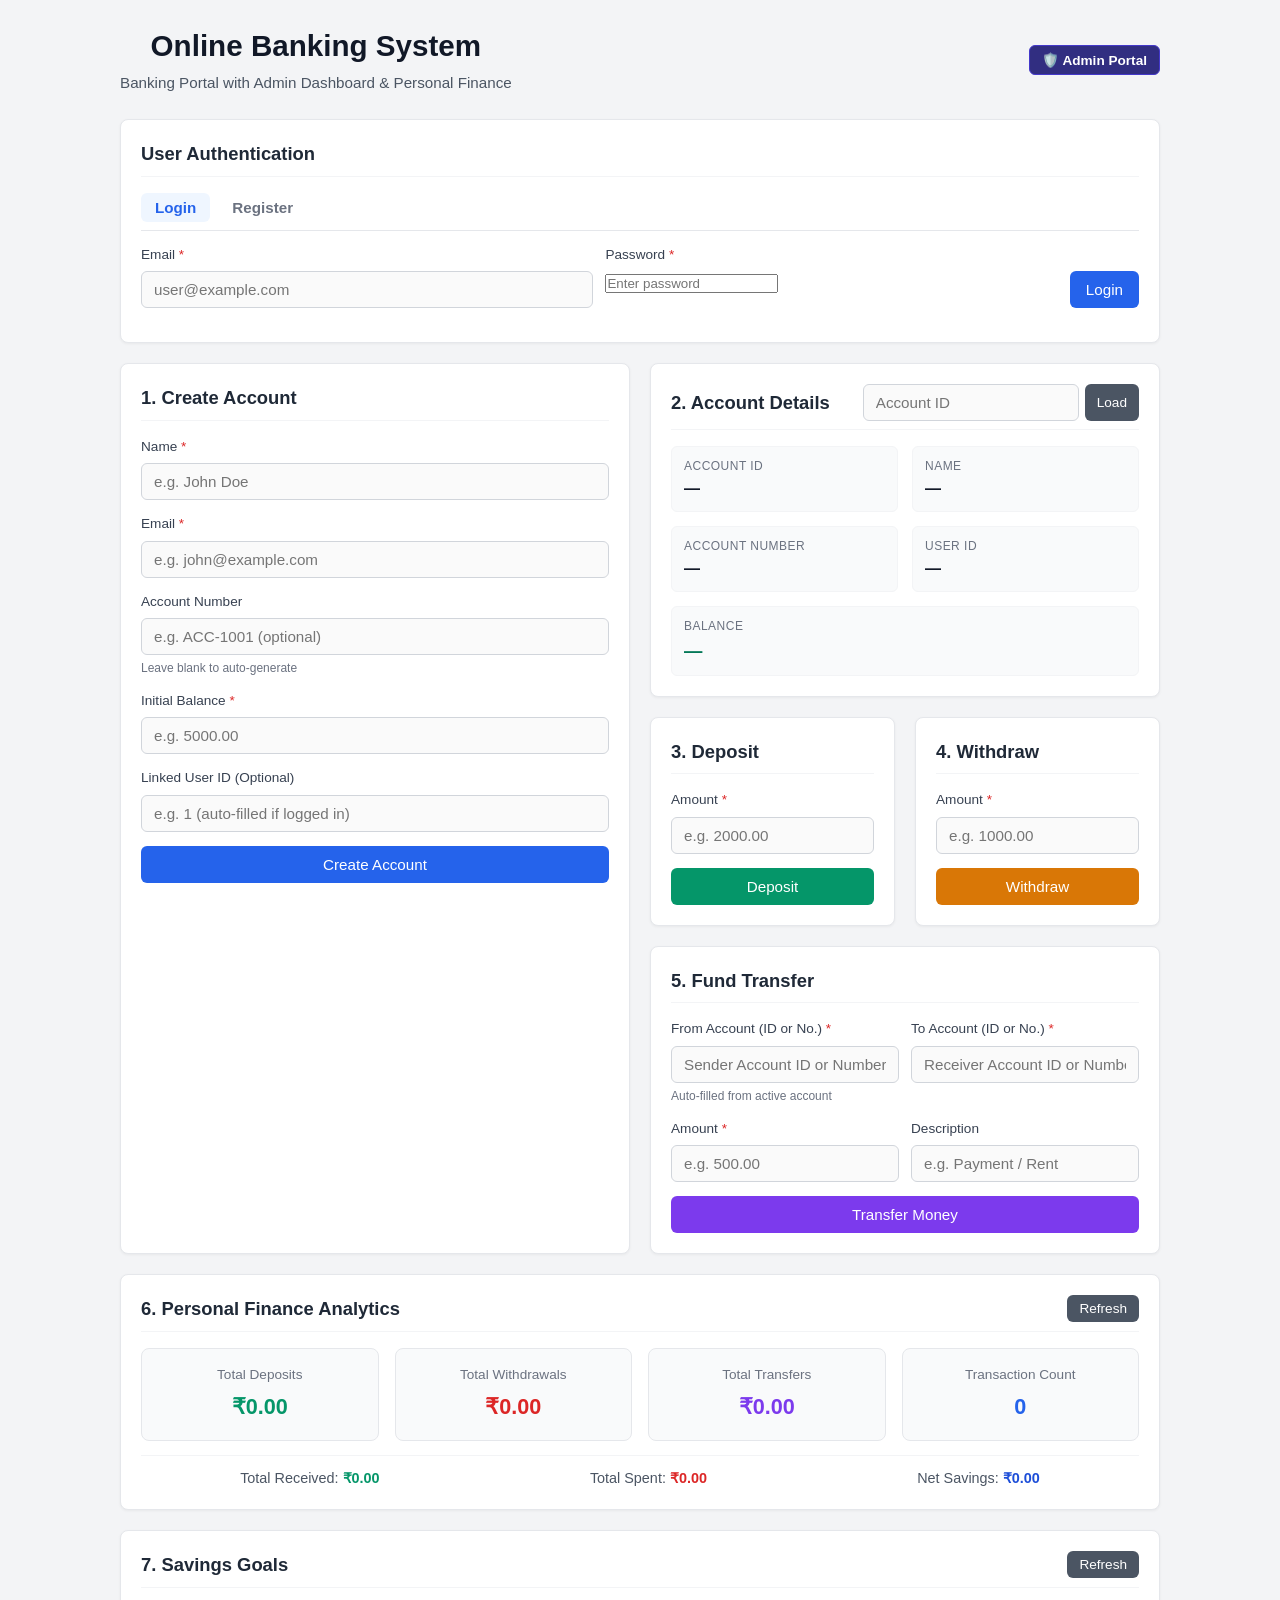
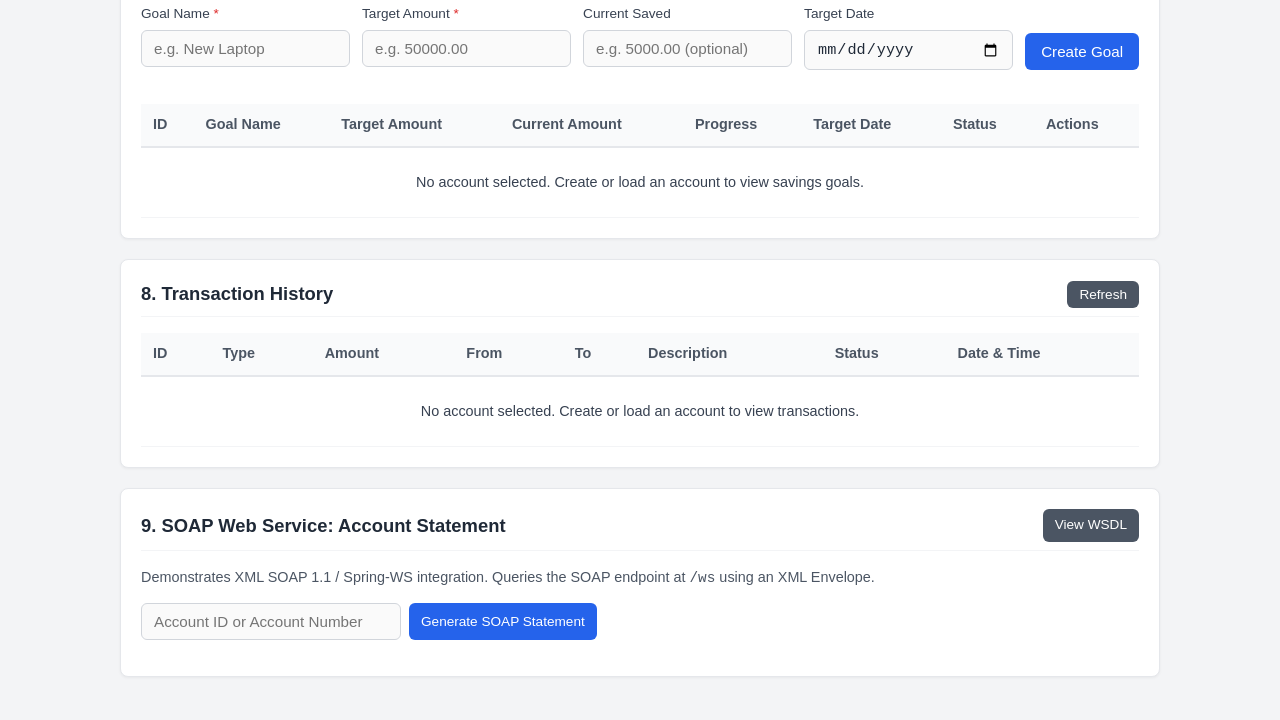
==== commit 5cf620b6: "Add SOAP Web Service for Account Statements with WSDL, interactive frontend, and documentation" ====
--- a/frontend/index.html
+++ b/frontend/index.html
@@ -472,6 +472,73 @@
                 </table>
             </div>
         </section>
+
+        <!-- 9. SOAP Account Statement Web Service -->
+        <section class="card full-width">
+            <div class="card-header-row">
+                <h2>9. SOAP Web Service: Account Statement</h2>
+                <div>
+                    <a href="/ws/statement.wsdl" target="_blank" class="btn btn-secondary btn-sm" style="text-decoration: none; display: inline-block;">View WSDL</a>
+                </div>
+            </div>
+            <p style="font-size: 0.9rem; color: #4b5563; margin-bottom: 14px;">
+                Demonstrates XML SOAP 1.1 / Spring-WS integration. Queries the SOAP endpoint at <code>/ws</code> using an XML Envelope.
+            </p>
+
+            <form id="soapStatementForm" class="lookup-inline-form" style="margin-bottom: 16px; display: flex; gap: 8px;">
+                <input type="text" id="soapAccountInput" placeholder="Account ID or Account Number" style="width: 260px;" required>
+                <button type="submit" class="btn btn-primary btn-sm" style="width: auto;">Generate SOAP Statement</button>
+            </form>
+
+            <div id="soapStatementResult" style="display: none;">
+                <div class="details-grid" style="margin-bottom: 16px;">
+                    <div class="detail-item">
+                        <span class="detail-label">Account Number</span>
+                        <span class="detail-value" id="soapResAccountNo">—</span>
+                    </div>
+                    <div class="detail-item">
+                        <span class="detail-label">Account Holder</span>
+                        <span class="detail-value" id="soapResHolder">—</span>
+                    </div>
+                    <div class="detail-item full-span">
+                        <span class="detail-label">Current Balance</span>
+                        <span class="detail-value balance-value" id="soapResBalance">—</span>
+                    </div>
+                </div>
+
+                <h3 style="font-size: 1rem; margin-bottom: 8px; color: #374151;">Statement Transactions</h3>
+                <div class="table-container" style="margin-bottom: 16px;">
+                    <table class="transaction-table">
+                        <thead>
+                            <tr>
+                                <th>ID</th>
+                                <th>Type</th>
+                                <th>Amount</th>
+                                <th>Status</th>
+                                <th>Date</th>
+                                <th>Sender</th>
+                                <th>Receiver</th>
+                                <th>Description</th>
+                            </tr>
+                        </thead>
+                        <tbody id="soapTransactionsTableBody">
+                            <tr><td colspan="8" class="empty-state">No transactions in statement.</td></tr>
+                        </tbody>
+                    </table>
+                </div>
+
+                <!-- Raw SOAP XML Accordion -->
+                <details style="margin-top: 10px; background: #f9fafb; padding: 10px; border-radius: 6px; border: 1px solid #e5e7eb;">
+                    <summary style="cursor: pointer; font-weight: 600; font-size: 0.85rem; color: #4b5563;">View Raw SOAP XML Request & Response Envelopes</summary>
+                    <div style="margin-top: 10px;">
+                        <label style="font-weight: 600; font-size: 0.8rem; display: block; margin-bottom: 4px;">SOAP Request Envelope (sent to /ws):</label>
+                        <pre id="soapRawRequest" style="background: #1e293b; color: #f8fafc; padding: 10px; border-radius: 4px; overflow-x: auto; font-size: 0.8rem; margin-bottom: 10px;"></pre>
+                        <label style="font-weight: 600; font-size: 0.8rem; display: block; margin-bottom: 4px;">SOAP Response Envelope (received from /ws):</label>
+                        <pre id="soapRawResponse" style="background: #1e293b; color: #f8fafc; padding: 10px; border-radius: 4px; overflow-x: auto; font-size: 0.8rem;"></pre>
+                    </div>
+                </details>
+            </div>
+        </section>
     </div>
 
     <script src="app.js"></script>
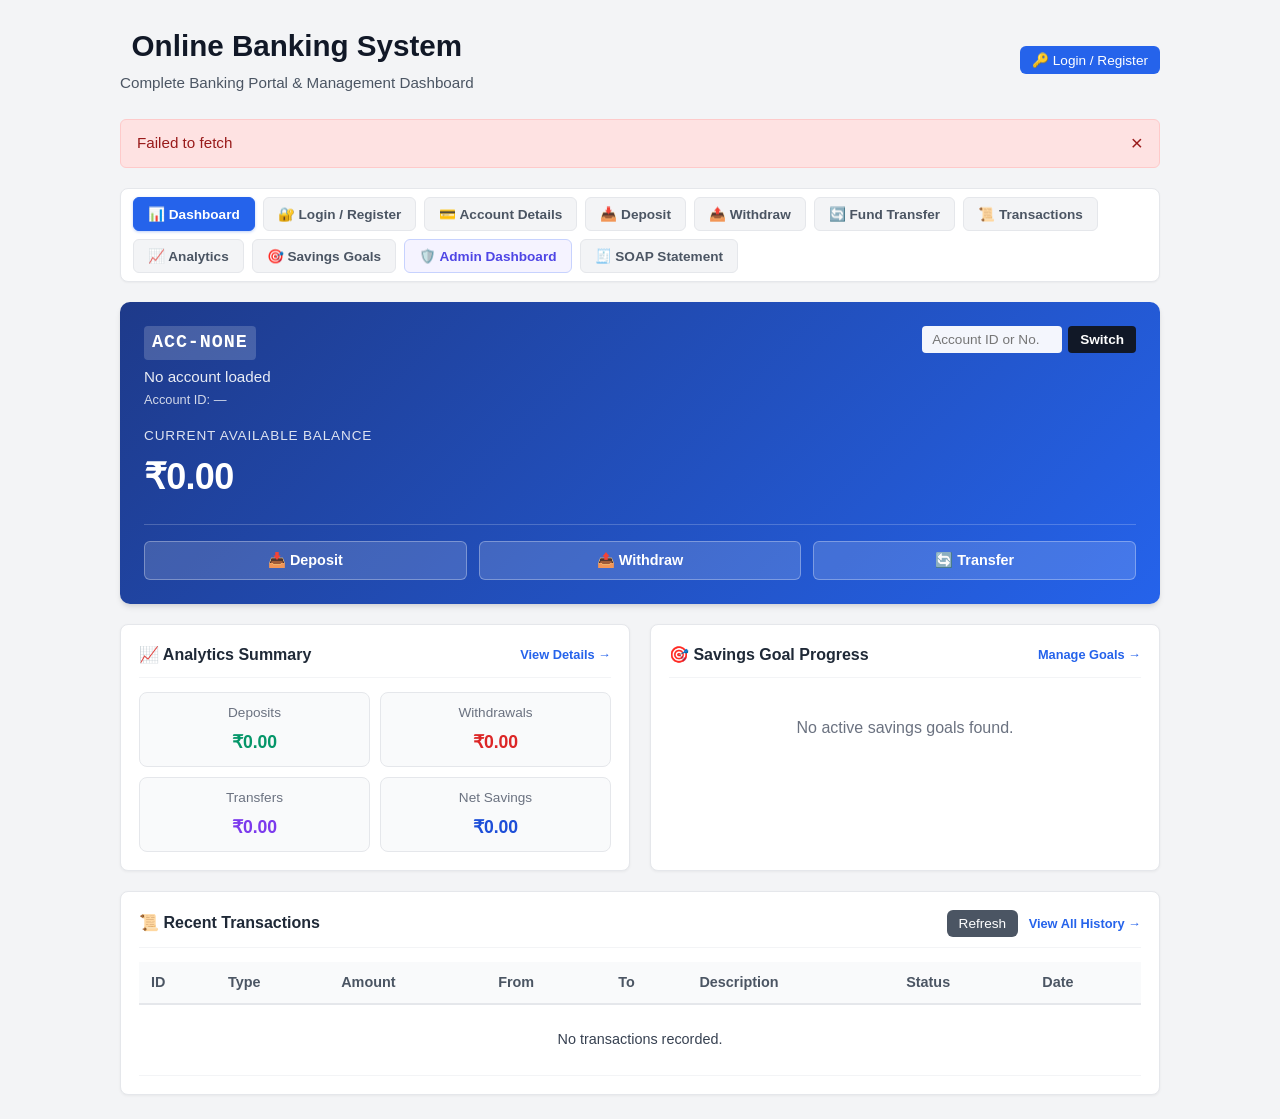
==== commit aee81082: "Integrate complete professional banking dashboard with 11 core sections, customer hero, and quick ac" ====
--- a/frontend/index.html
+++ b/frontend/index.html
@@ -8,14 +8,21 @@
 </head>
 <body>
     <div class="container">
+        <!-- App Header -->
         <header class="app-header">
             <div class="header-inner">
                 <div>
                     <h1>Online Banking System</h1>
-                    <p class="subtitle">Banking Portal with Admin Dashboard & Personal Finance</p>
+                    <p class="subtitle">Complete Banking Portal & Management Dashboard</p>
                 </div>
                 <div class="header-actions">
-                    <button type="button" id="toggleAdminBtn" class="btn btn-admin btn-sm" onclick="toggleAdminView()">🛡️ Admin Portal</button>
+                    <div id="loggedInUserBar" style="display: none; align-items: center; gap: 8px;">
+                        <span id="loggedInUserInfo" class="user-badge"></span>
+                        <button type="button" class="btn btn-secondary btn-sm" onclick="logoutUser()">Logout</button>
+                    </div>
+                    <div id="loggedOutBar">
+                        <button type="button" class="btn btn-primary btn-sm" onclick="navigateToSection('secAuth')">🔑 Login / Register</button>
+                    </div>
                 </div>
             </div>
         </header>
@@ -26,517 +33,739 @@
             <button type="button" class="close-btn" onclick="hideStatus()">&times;</button>
         </div>
 
-        <!-- Admin Dashboard Section -->
-        <section id="adminSection" class="card full-width admin-card" style="display: none;">
-            <div class="card-header-row">
-                <h2>🛡️ Admin Management & System Dashboard</h2>
-                <div class="admin-top-actions">
-                    <button type="button" class="btn btn-secondary btn-sm" onclick="loadAdminDashboardData()">Refresh</button>
-                    <button type="button" class="btn btn-secondary btn-sm" onclick="toggleAdminView()">Hide</button>
-                </div>
-            </div>
-
-            <!-- Stats Grid -->
-            <div class="analytics-grid admin-stats-grid">
-                <div class="analytics-card">
-                    <span class="analytics-label">Total Users</span>
-                    <span class="analytics-value text-info" id="adminTotalUsers">0</span>
-                </div>
-                <div class="analytics-card">
-                    <span class="analytics-label">Total Accounts</span>
-                    <span class="analytics-value text-primary" id="adminTotalAccounts">0</span>
-                </div>
-                <div class="analytics-card">
-                    <span class="analytics-label">Total Transactions</span>
-                    <span class="analytics-value text-purple" id="adminTotalTransactions">0</span>
-                </div>
-                <div class="analytics-card">
-                    <span class="analytics-label">Total System Balance</span>
-                    <span class="analytics-value text-success" id="adminTotalBalance">₹0.00</span>
-                </div>
-                <div class="analytics-card">
-                    <span class="analytics-label">Total Deposits</span>
-                    <span class="analytics-value text-success" id="adminTotalDeposits">₹0.00</span>
-                </div>
-                <div class="analytics-card">
-                    <span class="analytics-label">Total Withdrawals</span>
-                    <span class="analytics-value text-danger" id="adminTotalWithdrawals">₹0.00</span>
-                </div>
-                <div class="analytics-card">
-                    <span class="analytics-label">Total Transfers</span>
-                    <span class="analytics-value text-warning" id="adminTotalTransfers">₹0.00</span>
-                </div>
-                <div class="analytics-card">
-                    <span class="analytics-label">Savings Goals</span>
-                    <span class="analytics-value text-info" id="adminTotalGoals">0</span>
-                </div>
-            </div>
-
-            <!-- Admin Sub Tabs -->
-            <div class="admin-tabs" style="margin-top: 20px; display: flex; gap: 8px; border-bottom: 1px solid #e5e7eb; padding-bottom: 8px;">
-                <button type="button" class="tab-btn active" id="adminUsersTabBtn" onclick="switchAdminTab('users')">Users</button>
-                <button type="button" class="tab-btn" id="adminAccountsTabBtn" onclick="switchAdminTab('accounts')">Accounts</button>
-                <button type="button" class="tab-btn" id="adminTransactionsTabBtn" onclick="switchAdminTab('transactions')">Transactions</button>
-                <button type="button" class="tab-btn" id="adminLogsTabBtn" onclick="switchAdminTab('logs')">Activity Logs</button>
-            </div>
-
-            <!-- Users Tab View -->
-            <div id="adminUsersView" class="admin-tab-content" style="margin-top: 14px;">
+        <!-- Top Navigation Bar -->
+        <nav class="nav-bar-container">
+            <div class="nav-bar">
+                <button type="button" class="nav-btn active" data-section="secDashboard" onclick="navigateToSection('secDashboard')">📊 Dashboard</button>
+                <button type="button" class="nav-btn" data-section="secAuth" onclick="navigateToSection('secAuth')">🔐 Login / Register</button>
+                <button type="button" class="nav-btn" data-section="secAccount" onclick="navigateToSection('secAccount')">💳 Account Details</button>
+                <button type="button" class="nav-btn" data-section="secDeposit" onclick="navigateToSection('secDeposit')">📥 Deposit</button>
+                <button type="button" class="nav-btn" data-section="secWithdraw" onclick="navigateToSection('secWithdraw')">📤 Withdraw</button>
+                <button type="button" class="nav-btn" data-section="secTransfer" onclick="navigateToSection('secTransfer')">🔄 Fund Transfer</button>
+                <button type="button" class="nav-btn" data-section="secHistory" onclick="navigateToSection('secHistory')">📜 Transactions</button>
+                <button type="button" class="nav-btn" data-section="secAnalytics" onclick="navigateToSection('secAnalytics')">📈 Analytics</button>
+                <button type="button" class="nav-btn" data-section="secGoals" onclick="navigateToSection('secGoals')">🎯 Savings Goals</button>
+                <button type="button" class="nav-btn nav-admin" data-section="secAdmin" id="navAdminBtn" onclick="navigateToSection('secAdmin')">🛡️ Admin Dashboard</button>
+                <button type="button" class="nav-btn" data-section="secSoap" onclick="navigateToSection('secSoap')">🧾 SOAP Statement</button>
+            </div>
+        </nav>
+
+        <!-- ========================================================
+             SECTION 3: CUSTOMER DASHBOARD (Default Main View)
+             ======================================================== -->
+        <section id="secDashboard" class="section-view active-section">
+            <!-- Customer Hero Card -->
+            <div class="customer-hero-card">
+                <div class="hero-header">
+                    <div class="hero-account-info">
+                        <span class="hero-account-no" id="dashAccountNo">ACC-NONE</span>
+                        <span class="hero-holder-name" id="dashHolder">No account loaded</span>
+                        <small style="opacity: 0.8; font-size: 0.8rem;" id="dashAccountIdBadge">Account ID: —</small>
+                    </div>
+                    <form id="dashAccountSwitchForm" class="hero-account-switcher" onsubmit="handleDashAccountSwitch(event)">
+                        <input type="text" id="dashSwitchInput" placeholder="Account ID or No." required>
+                        <button type="submit" id="dashSwitchBtn">Switch</button>
+                    </form>
+                </div>
+
+                <div class="hero-balance-container">
+                    <div class="hero-balance-label">Current Available Balance</div>
+                    <div class="hero-balance-amount" id="dashBalance">₹0.00</div>
+                </div>
+
+                <!-- Quick Action Buttons -->
+                <div class="quick-actions-bar">
+                    <button type="button" class="quick-action-btn" id="btnQuickDepositToggle" onclick="toggleQuickAction('deposit')">📥 Deposit</button>
+                    <button type="button" class="quick-action-btn" id="btnQuickWithdrawToggle" onclick="toggleQuickAction('withdraw')">📤 Withdraw</button>
+                    <button type="button" class="quick-action-btn" id="btnQuickTransferToggle" onclick="toggleQuickAction('transfer')">🔄 Transfer</button>
+                </div>
+            </div>
+
+            <!-- Inline Quick Form Panels (Customer Dashboard Quick Actions) -->
+            <!-- Quick Deposit Panel -->
+            <div id="quickDepositPanel" class="inline-quick-form">
+                <div class="inline-quick-form-header">
+                    <h3>📥 Quick Deposit to <span id="quickDepositTargetAcc">—</span></h3>
+                    <button type="button" class="btn-action-sm btn-secondary" onclick="toggleQuickAction(null)">&times; Close</button>
+                </div>
+                <form id="quickDepositForm" onsubmit="handleQuickDeposit(event)">
+                    <div class="form-row" style="display: flex; gap: 12px; align-items: flex-end;">
+                        <div class="form-group flex-1" style="margin-bottom: 0;">
+                            <label for="quickDepositAmount">Deposit Amount (₹) <span class="required">*</span></label>
+                            <input type="number" id="quickDepositAmount" step="0.01" min="0.01" placeholder="e.g. 2000.00" required>
+                        </div>
+                        <button type="submit" id="quickDepositSubmitBtn" class="btn btn-success" style="width: 140px; margin-bottom: 0;">Deposit</button>
+                    </div>
+                </form>
+            </div>
+
+            <!-- Quick Withdraw Panel -->
+            <div id="quickWithdrawPanel" class="inline-quick-form">
+                <div class="inline-quick-form-header">
+                    <h3>📤 Quick Withdraw from <span id="quickWithdrawTargetAcc">—</span></h3>
+                    <button type="button" class="btn-action-sm btn-secondary" onclick="toggleQuickAction(null)">&times; Close</button>
+                </div>
+                <form id="quickWithdrawForm" onsubmit="handleQuickWithdraw(event)">
+                    <div class="form-row" style="display: flex; gap: 12px; align-items: flex-end;">
+                        <div class="form-group flex-1" style="margin-bottom: 0;">
+                            <label for="quickWithdrawAmount">Withdraw Amount (₹) <span class="required">*</span></label>
+                            <input type="number" id="quickWithdrawAmount" step="0.01" min="0.01" placeholder="e.g. 1000.00" required>
+                        </div>
+                        <button type="submit" id="quickWithdrawSubmitBtn" class="btn btn-warning" style="width: 140px; margin-bottom: 0;">Withdraw</button>
+                    </div>
+                </form>
+            </div>
+
+            <!-- Quick Transfer Panel -->
+            <div id="quickTransferPanel" class="inline-quick-form">
+                <div class="inline-quick-form-header">
+                    <h3>🔄 Quick Transfer from <span id="quickTransferSourceAcc">—</span></h3>
+                    <button type="button" class="btn-action-sm btn-secondary" onclick="toggleQuickAction(null)">&times; Close</button>
+                </div>
+                <form id="quickTransferForm" onsubmit="handleQuickTransfer(event)">
+                    <div class="form-row" style="display: flex; gap: 12px; margin-bottom: 10px;">
+                        <div class="form-group flex-1">
+                            <label for="quickTransferTo">Recipient Account (ID or No.) <span class="required">*</span></label>
+                            <input type="text" id="quickTransferTo" placeholder="Receiver Account ID or Number" required>
+                        </div>
+                        <div class="form-group flex-1">
+                            <label for="quickTransferAmount">Amount (₹) <span class="required">*</span></label>
+                            <input type="number" id="quickTransferAmount" step="0.01" min="0.01" placeholder="e.g. 500.00" required>
+                        </div>
+                    </div>
+                    <div class="form-row" style="display: flex; gap: 12px; align-items: flex-end;">
+                        <div class="form-group flex-1" style="margin-bottom: 0;">
+                            <label for="quickTransferDesc">Description (Optional)</label>
+                            <input type="text" id="quickTransferDesc" placeholder="e.g. Dinner share / Rent">
+                        </div>
+                        <button type="submit" id="quickTransferSubmitBtn" class="btn btn-primary" style="width: 160px; margin-bottom: 0;">Send Money</button>
+                    </div>
+                </form>
+            </div>
+
+            <!-- Dashboard Widgets Grid: Analytics Summary & Savings Goals -->
+            <div class="dashboard-widgets-grid">
+                <!-- Widget 1: Analytics Summary -->
+                <div class="widget-card">
+                    <div class="widget-header">
+                        <h3>📈 Analytics Summary</h3>
+                        <button type="button" class="widget-link-btn" onclick="navigateToSection('secAnalytics')">View Details →</button>
+                    </div>
+                    <div class="analytics-grid" style="grid-template-columns: 1fr 1fr; gap: 10px;">
+                        <div class="analytics-card" style="padding: 10px;">
+                            <span class="analytics-label">Deposits</span>
+                            <span class="analytics-value text-success" id="dashAnalyticsDeposits" style="font-size: 1.1rem;">₹0.00</span>
+                        </div>
+                        <div class="analytics-card" style="padding: 10px;">
+                            <span class="analytics-label">Withdrawals</span>
+                            <span class="analytics-value text-danger" id="dashAnalyticsWithdrawals" style="font-size: 1.1rem;">₹0.00</span>
+                        </div>
+                        <div class="analytics-card" style="padding: 10px;">
+                            <span class="analytics-label">Transfers</span>
+                            <span class="analytics-value text-purple" id="dashAnalyticsTransfers" style="font-size: 1.1rem;">₹0.00</span>
+                        </div>
+                        <div class="analytics-card" style="padding: 10px;">
+                            <span class="analytics-label">Net Savings</span>
+                            <span class="analytics-value text-primary" id="dashAnalyticsNet" style="font-size: 1.1rem;">₹0.00</span>
+                        </div>
+                    </div>
+                </div>
+
+                <!-- Widget 2: Savings Goal Progress -->
+                <div class="widget-card">
+                    <div class="widget-header">
+                        <h3>🎯 Savings Goal Progress</h3>
+                        <button type="button" class="widget-link-btn" onclick="navigateToSection('secGoals')">Manage Goals →</button>
+                    </div>
+                    <div id="dashGoalsContainer">
+                        <p class="empty-state" style="padding: 16px 0;">No active savings goals found.</p>
+                    </div>
+                </div>
+            </div>
+
+            <!-- Recent Transactions Widget -->
+            <div class="widget-card full-width">
+                <div class="widget-header">
+                    <h3>📜 Recent Transactions</h3>
+                    <div>
+                        <button type="button" class="btn btn-secondary btn-sm" style="margin-right: 6px;" onclick="reloadCurrentTransactions()">Refresh</button>
+                        <button type="button" class="widget-link-btn" onclick="navigateToSection('secHistory')">View All History →</button>
+                    </div>
+                </div>
                 <div class="table-container">
                     <table class="transaction-table">
                         <thead>
                             <tr>
                                 <th>ID</th>
-                                <th>Name</th>
-                                <th>Email</th>
-                                <th>Phone</th>
-                                <th>Role</th>
-                                <th>Registered At</th>
+                                <th>Type</th>
+                                <th>Amount</th>
+                                <th>From</th>
+                                <th>To</th>
+                                <th>Description</th>
+                                <th>Status</th>
+                                <th>Date</th>
                             </tr>
                         </thead>
-                        <tbody id="adminUsersTableBody">
-                            <tr><td colspan="6" class="empty-state">Loading users...</td></tr>
+                        <tbody id="dashRecentTxTableBody">
+                            <tr><td colspan="8" class="empty-state">No transactions recorded.</td></tr>
                         </tbody>
                     </table>
                 </div>
             </div>
-
-            <!-- Accounts Tab View -->
-            <div id="adminAccountsView" class="admin-tab-content" style="display: none; margin-top: 14px;">
+        </section>
+
+        <!-- ========================================================
+             SECTIONS 1 & 2: LOGIN & REGISTRATION
+             ======================================================== -->
+        <section id="secAuth" class="section-view">
+            <div class="card auth-card" style="max-width: 680px; margin: 0 auto;">
+                <div class="card-header-row">
+                    <h2>1 &amp; 2. User Authentication</h2>
+                    <span style="font-size: 0.85rem; color: #6b7280;">Secure Customer &amp; Admin Access</span>
+                </div>
+
+                <div id="authFormsContainer">
+                    <div class="auth-tabs">
+                        <button type="button" class="tab-btn active" id="loginTabBtn" onclick="switchAuthTab('login')">1. Login</button>
+                        <button type="button" class="tab-btn" id="registerTabBtn" onclick="switchAuthTab('register')">2. Register</button>
+                    </div>
+
+                    <!-- 1. Login Form -->
+                    <form id="loginForm" class="auth-form">
+                        <div class="form-group">
+                            <label for="loginEmail">Email Address <span class="required">*</span></label>
+                            <input type="email" id="loginEmail" placeholder="e.g. user@example.com or admin@bank.com" required>
+                        </div>
+                        <div class="form-group">
+                            <label for="loginPassword">Password <span class="required">*</span></label>
+                            <input type="password" id="loginPassword" placeholder="Enter password" required>
+                        </div>
+                        <button type="submit" id="loginSubmitBtn" class="btn btn-primary">Login</button>
+                        <small class="helper-text" style="text-align: center; margin-top: 8px;">Admin test login: admin@bank.com / admin123</small>
+                    </form>
+
+                    <!-- 2. Register Form -->
+                    <form id="registerForm" class="auth-form" style="display: none;">
+                        <div class="form-row">
+                            <div class="form-group flex-1">
+                                <label for="regName">Full Name <span class="required">*</span></label>
+                                <input type="text" id="regName" placeholder="e.g. Alice Smith" required>
+                            </div>
+                            <div class="form-group flex-1">
+                                <label for="regEmail">Email Address <span class="required">*</span></label>
+                                <input type="email" id="regEmail" placeholder="e.g. alice@example.com" required>
+                            </div>
+                        </div>
+                        <div class="form-row">
+                            <div class="form-group flex-1">
+                                <label for="regPassword">Password <span class="required">*</span></label>
+                                <input type="password" id="regPassword" minlength="6" placeholder="Min 6 characters" required>
+                            </div>
+                            <div class="form-group flex-1">
+                                <label for="regPhone">Phone Number</label>
+                                <input type="text" id="regPhone" placeholder="e.g. 9876543210">
+                            </div>
+                        </div>
+                        <button type="submit" id="registerSubmitBtn" class="btn btn-success">Create User Account</button>
+                    </form>
+                </div>
+            </div>
+        </section>
+
+        <!-- ========================================================
+             SECTION 4: ACCOUNT DETAILS & CREATION
+             ======================================================== -->
+        <section id="secAccount" class="section-view">
+            <div class="main-grid">
+                <!-- Create Account Card -->
+                <div class="card">
+                    <h2>4.1 Create Bank Account</h2>
+                    <form id="createAccountForm">
+                        <div class="form-group">
+                            <label for="createName">Account Holder Name <span class="required">*</span></label>
+                            <input type="text" id="createName" placeholder="e.g. John Doe" required>
+                        </div>
+                        <div class="form-group">
+                            <label for="createEmail">Email Address <span class="required">*</span></label>
+                            <input type="email" id="createEmail" placeholder="e.g. john@example.com" required>
+                        </div>
+                        <div class="form-group">
+                            <label for="createAccountNumber">Account Number (Optional)</label>
+                            <input type="text" id="createAccountNumber" placeholder="e.g. ACC-1001">
+                            <small class="helper-text">Leave blank to auto-generate unique number</small>
+                        </div>
+                        <div class="form-group">
+                            <label for="createInitialBalance">Initial Balance (₹) <span class="required">*</span></label>
+                            <input type="number" id="createInitialBalance" step="0.01" min="0" placeholder="e.g. 5000.00" required>
+                        </div>
+                        <div class="form-group">
+                            <label for="createUserId">Linked User ID (Optional)</label>
+                            <input type="number" id="createUserId" placeholder="e.g. 1 (auto-filled if logged in)">
+                        </div>
+                        <button type="submit" id="createBtn" class="btn btn-primary">Open Account</button>
+                    </form>
+                </div>
+
+                <!-- Account Lookup & Details Card -->
+                <div class="card">
+                    <div class="card-header-row">
+                        <h2>4.2 Account Details</h2>
+                        <form id="fetchAccountForm" class="lookup-inline-form">
+                            <input type="text" id="lookupAccountId" placeholder="ID or ACC No." style="width: 140px;" required>
+                            <button type="submit" id="lookupAccountBtn" class="btn btn-secondary btn-sm">Load</button>
+                        </form>
+                    </div>
+
+                    <div class="details-grid">
+                        <div class="detail-item">
+                            <span class="detail-label">Account ID</span>
+                            <span class="detail-value" id="detailAccountId">—</span>
+                        </div>
+                        <div class="detail-item">
+                            <span class="detail-label">Holder Name</span>
+                            <span class="detail-value" id="detailName">—</span>
+                        </div>
+                        <div class="detail-item">
+                            <span class="detail-label">Account Number</span>
+                            <span class="detail-value" id="detailAccountNumber">—</span>
+                        </div>
+                        <div class="detail-item">
+                            <span class="detail-label">User ID</span>
+                            <span class="detail-value" id="detailUserId">—</span>
+                        </div>
+                        <div class="detail-item full-span">
+                            <span class="detail-label">Current Balance</span>
+                            <span class="detail-value balance-value" id="detailBalance">—</span>
+                        </div>
+                    </div>
+
+                    <div style="margin-top: 18px; display: flex; gap: 8px;">
+                        <button type="button" class="btn btn-secondary btn-sm" onclick="navigateToSection('secDashboard')">Go to Dashboard</button>
+                        <button type="button" class="btn btn-secondary btn-sm" onclick="navigateToSection('secHistory')">View History</button>
+                    </div>
+                </div>
+            </div>
+        </section>
+
+        <!-- ========================================================
+             SECTION 5: DEPOSIT MONEY
+             ======================================================== -->
+        <section id="secDeposit" class="section-view">
+            <div class="card" style="max-width: 580px; margin: 0 auto;">
+                <h2>5. Deposit Money</h2>
+                <div style="background: #ecfdf5; border: 1px solid #a7f3d0; border-radius: 6px; padding: 12px; margin-bottom: 16px;">
+                    <div>Active Target Account: <strong id="depositAccDisplay">—</strong></div>
+                    <div>Current Balance: <strong id="depositBalDisplay" class="text-success">—</strong></div>
+                </div>
+                <form id="depositForm">
+                    <div class="form-group">
+                        <label for="depositAmount">Deposit Amount (₹) <span class="required">*</span></label>
+                        <input type="number" id="depositAmount" step="0.01" min="0.01" placeholder="e.g. 5000.00" required>
+                    </div>
+                    <button type="submit" id="depositBtn" class="btn btn-success">Deposit Funds</button>
+                </form>
+            </div>
+        </section>
+
+        <!-- ========================================================
+             SECTION 6: WITHDRAW MONEY
+             ======================================================== -->
+        <section id="secWithdraw" class="section-view">
+            <div class="card" style="max-width: 580px; margin: 0 auto;">
+                <h2>6. Withdraw Money</h2>
+                <div style="background: #fffbeb; border: 1px solid #fde68a; border-radius: 6px; padding: 12px; margin-bottom: 16px;">
+                    <div>Active Source Account: <strong id="withdrawAccDisplay">—</strong></div>
+                    <div>Available Balance: <strong id="withdrawBalDisplay" class="text-success">—</strong></div>
+                </div>
+                <form id="withdrawForm">
+                    <div class="form-group">
+                        <label for="withdrawAmount">Withdrawal Amount (₹) <span class="required">*</span></label>
+                        <input type="number" id="withdrawAmount" step="0.01" min="0.01" placeholder="e.g. 1500.00" required>
+                        <small class="helper-text">Withdrawal is protected against overdrafts</small>
+                    </div>
+                    <button type="submit" id="withdrawBtn" class="btn btn-warning">Withdraw Funds</button>
+                </form>
+            </div>
+        </section>
+
+        <!-- ========================================================
+             SECTION 7: FUND TRANSFER
+             ======================================================== -->
+        <section id="secTransfer" class="section-view">
+            <div class="card" style="max-width: 680px; margin: 0 auto;">
+                <h2>7. Fund Transfer</h2>
+                <p style="font-size: 0.9rem; color: #4b5563; margin-bottom: 14px;">
+                    Transfer money securely between accounts. Executed with atomic transaction rollback.
+                </p>
+                <form id="transferForm">
+                    <div class="form-row">
+                        <div class="form-group flex-1">
+                            <label for="transferFrom">Sender Account (ID or Number) <span class="required">*</span></label>
+                            <input type="text" id="transferFrom" placeholder="Sender Account ID or Number" required>
+                            <small class="helper-text">Defaults to currently active account</small>
+                        </div>
+                        <div class="form-group flex-1">
+                            <label for="transferTo">Recipient Account (ID or Number) <span class="required">*</span></label>
+                            <input type="text" id="transferTo" placeholder="Recipient Account ID or Number" required>
+                        </div>
+                    </div>
+                    <div class="form-row">
+                        <div class="form-group flex-1">
+                            <label for="transferAmount">Amount (₹) <span class="required">*</span></label>
+                            <input type="number" id="transferAmount" step="0.01" min="0.01" placeholder="e.g. 2000.00" required>
+                        </div>
+                        <div class="form-group flex-1">
+                            <label for="transferDescription">Payment Description</label>
+                            <input type="text" id="transferDescription" placeholder="e.g. Bill Payment / Rent">
+                        </div>
+                    </div>
+                    <button type="submit" id="transferBtn" class="btn btn-transfer">Send Transfer</button>
+                </form>
+            </div>
+        </section>
+
+        <!-- ========================================================
+             SECTION 8: TRANSACTION HISTORY
+             ======================================================== -->
+        <section id="secHistory" class="section-view">
+            <div class="card full-width">
+                <div class="card-header-row">
+                    <h2>8. Transaction History</h2>
+                    <div style="display: flex; gap: 8px; align-items: center;">
+                        <button type="button" id="refreshTxBtn" class="btn btn-secondary btn-sm" onclick="reloadCurrentTransactions()">Refresh</button>
+                    </div>
+                </div>
+
                 <div class="table-container">
-                    <table class="transaction-table">
+                    <table class="transaction-table" id="transactionTable">
                         <thead>
                             <tr>
                                 <th>ID</th>
-                                <th>Account Number</th>
-                                <th>Account Holder</th>
-                                <th>Email</th>
-                                <th>Balance</th>
-                                <th>User ID</th>
-                            </tr>
-                        </thead>
-                        <tbody id="adminAccountsTableBody">
-                            <tr><td colspan="6" class="empty-state">Loading accounts...</td></tr>
-                        </tbody>
-                    </table>
-                </div>
-            </div>
-
-            <!-- Transactions Tab View -->
-            <div id="adminTransactionsView" class="admin-tab-content" style="display: none; margin-top: 14px;">
-                <div class="table-container">
-                    <table class="transaction-table">
-                        <thead>
-                            <tr>
-                                <th>ID</th>
-                                <th>Acc ID</th>
                                 <th>Type</th>
                                 <th>Amount</th>
                                 <th>Sender</th>
                                 <th>Receiver</th>
                                 <th>Description</th>
                                 <th>Status</th>
-                                <th>Timestamp</th>
+                                <th>Date &amp; Time</th>
                             </tr>
                         </thead>
-                        <tbody id="adminTransactionsTableBody">
-                            <tr><td colspan="9" class="empty-state">Loading transactions...</td></tr>
+                        <tbody id="transactionTableBody">
+                            <tr>
+                                <td colspan="8" class="empty-state">No account selected. Create or load an account to view transactions.</td>
+                            </tr>
                         </tbody>
                     </table>
                 </div>
             </div>
-
-            <!-- Activity Logs Tab View -->
-            <div id="adminLogsView" class="admin-tab-content" style="display: none; margin-top: 14px;">
+        </section>
+
+        <!-- ========================================================
+             SECTION 9: PERSONAL FINANCE ANALYTICS
+             ======================================================== -->
+        <section id="secAnalytics" class="section-view">
+            <div class="card full-width">
+                <div class="card-header-row">
+                    <h2>9. Personal Finance Analytics</h2>
+                    <button type="button" id="refreshAnalyticsBtn" class="btn btn-secondary btn-sm" onclick="reloadCurrentAnalytics()">Refresh Analytics</button>
+                </div>
+                <div class="analytics-grid">
+                    <div class="analytics-card">
+                        <span class="analytics-label">Total Deposits</span>
+                        <span class="analytics-value text-success" id="analyticsDeposits">₹0.00</span>
+                    </div>
+                    <div class="analytics-card">
+                        <span class="analytics-label">Total Withdrawals</span>
+                        <span class="analytics-value text-danger" id="analyticsWithdrawals">₹0.00</span>
+                    </div>
+                    <div class="analytics-card">
+                        <span class="analytics-label">Total Transfers</span>
+                        <span class="analytics-value text-purple" id="analyticsTransfers">₹0.00</span>
+                    </div>
+                    <div class="analytics-card">
+                        <span class="analytics-label">Transaction Count</span>
+                        <span class="analytics-value text-info" id="analyticsCount">0</span>
+                    </div>
+                </div>
+                <div id="analyticsSubrow" class="analytics-subrow" style="margin-top: 16px;">
+                    <span>Total Received: <strong id="analyticsReceived" class="text-success">₹0.00</strong></span>
+                    <span>Total Spent: <strong id="analyticsSpent" class="text-danger">₹0.00</strong></span>
+                    <span>Net Savings: <strong id="analyticsNet" class="text-primary">₹0.00</strong></span>
+                </div>
+            </div>
+        </section>
+
+        <!-- ========================================================
+             SECTION 10: SAVINGS GOALS
+             ======================================================== -->
+        <section id="secGoals" class="section-view">
+            <div class="card full-width">
+                <div class="card-header-row">
+                    <h2>10. Savings Goals</h2>
+                    <button type="button" id="refreshGoalsBtn" class="btn btn-secondary btn-sm" onclick="reloadCurrentSavingsGoals()">Refresh Goals</button>
+                </div>
+
+                <!-- Create Goal Form -->
+                <form id="createGoalForm" style="margin-bottom: 24px;">
+                    <div class="form-row">
+                        <div class="form-group flex-1">
+                            <label for="goalName">Goal Name <span class="required">*</span></label>
+                            <input type="text" id="goalName" placeholder="e.g. New Laptop" required>
+                        </div>
+                        <div class="form-group flex-1">
+                            <label for="goalTargetAmount">Target Amount (₹) <span class="required">*</span></label>
+                            <input type="number" id="goalTargetAmount" step="0.01" min="0.01" placeholder="e.g. 50000.00" required>
+                        </div>
+                        <div class="form-group flex-1">
+                            <label for="goalCurrentAmount">Current Saved (₹)</label>
+                            <input type="number" id="goalCurrentAmount" step="0.01" min="0" placeholder="e.g. 5000.00">
+                        </div>
+                        <div class="form-group flex-1">
+                            <label for="goalTargetDate">Target Date</label>
+                            <input type="date" id="goalTargetDate">
+                        </div>
+                        <div class="form-group form-btn-align">
+                            <button type="submit" id="createGoalBtn" class="btn btn-primary">Create Goal</button>
+                        </div>
+                    </div>
+                </form>
+
                 <div class="table-container">
-                    <table class="transaction-table">
+                    <table class="transaction-table" id="savingsGoalTable">
                         <thead>
                             <tr>
                                 <th>ID</th>
-                                <th>Action</th>
-                                <th>Performed By</th>
-                                <th>Details</th>
-                                <th>Timestamp</th>
+                                <th>Goal Name</th>
+                                <th>Target Amount</th>
+                                <th>Current Amount</th>
+                                <th>Progress</th>
+                                <th>Target Date</th>
+                                <th>Status</th>
+                                <th>Actions</th>
                             </tr>
                         </thead>
-                        <tbody id="adminLogsTableBody">
-                            <tr><td colspan="5" class="empty-state">Loading activity logs...</td></tr>
+                        <tbody id="savingsGoalTableBody">
+                            <tr>
+                                <td colspan="8" class="empty-state">No account selected. Create or load an account to view savings goals.</td>
+                            </tr>
                         </tbody>
                     </table>
                 </div>
             </div>
         </section>
 
-        <!-- 0. User Authentication (Register & Login) -->
-        <section class="card auth-card">
-            <div class="card-header-row">
-                <h2>User Authentication</h2>
-                <div id="loggedInUserBar" style="display: none;">
-                    <span id="loggedInUserInfo" class="user-badge"></span>
-                    <button type="button" class="btn btn-secondary btn-sm" onclick="logoutUser()">Logout</button>
-                </div>
-            </div>
-
-            <div id="authFormsContainer">
-                <div class="auth-tabs">
-                    <button type="button" class="tab-btn active" id="loginTabBtn" onclick="switchAuthTab('login')">Login</button>
-                    <button type="button" class="tab-btn" id="registerTabBtn" onclick="switchAuthTab('register')">Register</button>
-                </div>
-
-                <!-- Login Form -->
-                <form id="loginForm" class="auth-form">
-                    <div class="form-row">
-                        <div class="form-group flex-1">
-                            <label for="loginEmail">Email <span class="required">*</span></label>
-                            <input type="email" id="loginEmail" placeholder="user@example.com" required>
-                        </div>
-                        <div class="form-group flex-1">
-                            <label for="loginPassword">Password <span class="required">*</span></label>
-                            <input type="password" id="loginPassword" placeholder="Enter password" required>
-                        </div>
-                        <div class="form-group form-btn-align">
-                            <button type="submit" class="btn btn-primary">Login</button>
-                        </div>
-                    </div>
+        <!-- ========================================================
+             SECTION 11: ADMIN DASHBOARD
+             ======================================================== -->
+        <section id="secAdmin" class="section-view">
+            <div class="card full-width admin-card">
+                <div class="card-header-row">
+                    <h2>🛡️ 11. Admin Management &amp; System Dashboard</h2>
+                    <div class="admin-top-actions">
+                        <button type="button" class="btn btn-secondary btn-sm" onclick="loadAdminDashboardData()">Refresh Dashboard</button>
+                    </div>
+                </div>
+
+                <!-- Admin KPI Stats Grid -->
+                <div class="analytics-grid admin-stats-grid">
+                    <div class="analytics-card">
+                        <span class="analytics-label">Total Users</span>
+                        <span class="analytics-value text-info" id="adminTotalUsers">0</span>
+                    </div>
+                    <div class="analytics-card">
+                        <span class="analytics-label">Total Accounts</span>
+                        <span class="analytics-value text-primary" id="adminTotalAccounts">0</span>
+                    </div>
+                    <div class="analytics-card">
+                        <span class="analytics-label">Total Transactions</span>
+                        <span class="analytics-value text-purple" id="adminTotalTransactions">0</span>
+                    </div>
+                    <div class="analytics-card">
+                        <span class="analytics-label">Total System Balance</span>
+                        <span class="analytics-value text-success" id="adminTotalBalance">₹0.00</span>
+                    </div>
+                    <div class="analytics-card">
+                        <span class="analytics-label">Total Deposits</span>
+                        <span class="analytics-value text-success" id="adminTotalDeposits">₹0.00</span>
+                    </div>
+                    <div class="analytics-card">
+                        <span class="analytics-label">Total Withdrawals</span>
+                        <span class="analytics-value text-danger" id="adminTotalWithdrawals">₹0.00</span>
+                    </div>
+                    <div class="analytics-card">
+                        <span class="analytics-label">Total Transfers</span>
+                        <span class="analytics-value text-warning" id="adminTotalTransfers">₹0.00</span>
+                    </div>
+                    <div class="analytics-card">
+                        <span class="analytics-label">Savings Goals</span>
+                        <span class="analytics-value text-info" id="adminTotalGoals">0</span>
+                    </div>
+                </div>
+
+                <!-- Admin Sub Navigation Tabs -->
+                <div class="admin-tabs" style="margin-top: 20px; display: flex; gap: 8px; border-bottom: 1px solid #e5e7eb; padding-bottom: 8px;">
+                    <button type="button" class="tab-btn active" id="adminUsersTabBtn" onclick="switchAdminTab('users')">👥 User / Customer List</button>
+                    <button type="button" class="tab-btn" id="adminAccountsTabBtn" onclick="switchAdminTab('accounts')">💳 Account List</button>
+                    <button type="button" class="tab-btn" id="adminTransactionsTabBtn" onclick="switchAdminTab('transactions')">🔍 Transaction Monitoring</button>
+                    <button type="button" class="tab-btn" id="adminLogsTabBtn" onclick="switchAdminTab('logs')">📋 Activity Logs</button>
+                </div>
+
+                <!-- Users Tab View -->
+                <div id="adminUsersView" class="admin-tab-content" style="margin-top: 14px;">
+                    <div class="table-container">
+                        <table class="transaction-table">
+                            <thead>
+                                <tr>
+                                    <th>ID</th>
+                                    <th>Name</th>
+                                    <th>Email</th>
+                                    <th>Phone</th>
+                                    <th>Role</th>
+                                    <th>Registered At</th>
+                                </tr>
+                            </thead>
+                            <tbody id="adminUsersTableBody">
+                                <tr><td colspan="6" class="empty-state">Loading users...</td></tr>
+                            </tbody>
+                        </table>
+                    </div>
+                </div>
+
+                <!-- Accounts Tab View -->
+                <div id="adminAccountsView" class="admin-tab-content" style="display: none; margin-top: 14px;">
+                    <div class="table-container">
+                        <table class="transaction-table">
+                            <thead>
+                                <tr>
+                                    <th>ID</th>
+                                    <th>Account Number</th>
+                                    <th>Account Holder</th>
+                                    <th>Email</th>
+                                    <th>Balance</th>
+                                    <th>User ID</th>
+                                </tr>
+                            </thead>
+                            <tbody id="adminAccountsTableBody">
+                                <tr><td colspan="6" class="empty-state">Loading accounts...</td></tr>
+                            </tbody>
+                        </table>
+                    </div>
+                </div>
+
+                <!-- Transactions Tab View -->
+                <div id="adminTransactionsView" class="admin-tab-content" style="display: none; margin-top: 14px;">
+                    <div class="table-container">
+                        <table class="transaction-table">
+                            <thead>
+                                <tr>
+                                    <th>ID</th>
+                                    <th>Acc ID</th>
+                                    <th>Type</th>
+                                    <th>Amount</th>
+                                    <th>Sender</th>
+                                    <th>Receiver</th>
+                                    <th>Description</th>
+                                    <th>Status</th>
+                                    <th>Timestamp</th>
+                                </tr>
+                            </thead>
+                            <tbody id="adminTransactionsTableBody">
+                                <tr><td colspan="9" class="empty-state">Loading transactions...</td></tr>
+                            </tbody>
+                        </table>
+                    </div>
+                </div>
+
+                <!-- Activity Logs Tab View -->
+                <div id="adminLogsView" class="admin-tab-content" style="display: none; margin-top: 14px;">
+                    <div class="table-container">
+                        <table class="transaction-table">
+                            <thead>
+                                <tr>
+                                    <th>ID</th>
+                                    <th>Action</th>
+                                    <th>Performed By</th>
+                                    <th>Details</th>
+                                    <th>Timestamp</th>
+                                </tr>
+                            </thead>
+                            <tbody id="adminLogsTableBody">
+                                <tr><td colspan="5" class="empty-state">Loading activity logs...</td></tr>
+                            </tbody>
+                        </table>
+                    </div>
+                </div>
+            </div>
+        </section>
+
+        <!-- ========================================================
+             SECTION 12: SOAP ACCOUNT STATEMENT
+             ======================================================== -->
+        <section id="secSoap" class="section-view">
+            <div class="card full-width">
+                <div class="card-header-row">
+                    <h2>12. SOAP Web Service: Account Statement</h2>
+                    <div>
+                        <a href="/ws/statement.wsdl" target="_blank" class="btn btn-secondary btn-sm" style="text-decoration: none; display: inline-block;">View WSDL</a>
+                    </div>
+                </div>
+                <p style="font-size: 0.9rem; color: #4b5563; margin-bottom: 14px;">
+                    Demonstrates XML SOAP 1.1 / Spring-WS contract-first integration. Queries the SOAP endpoint at <code>/ws</code> using an XML Envelope.
+                </p>
+
+                <form id="soapStatementForm" class="lookup-inline-form" style="margin-bottom: 16px; display: flex; gap: 8px;">
+                    <input type="text" id="soapAccountInput" placeholder="Account ID or Account Number" style="width: 260px;" required>
+                    <button type="submit" id="soapSubmitBtn" class="btn btn-primary btn-sm" style="width: auto;">Generate SOAP Statement</button>
                 </form>
 
-                <!-- Register Form -->
-                <form id="registerForm" class="auth-form" style="display: none;">
-                    <div class="form-row">
-                        <div class="form-group flex-1">
-                            <label for="regName">Name <span class="required">*</span></label>
-                            <input type="text" id="regName" placeholder="Full Name" required>
-                        </div>
-                        <div class="form-group flex-1">
-                            <label for="regEmail">Email <span class="required">*</span></label>
-                            <input type="email" id="regEmail" placeholder="user@example.com" required>
-                        </div>
-                    </div>
-                    <div class="form-row">
-                        <div class="form-group flex-1">
-                            <label for="regPassword">Password <span class="required">*</span></label>
-                            <input type="password" id="regPassword" minlength="6" placeholder="Min 6 characters" required>
-                        </div>
-                        <div class="form-group flex-1">
-                            <label for="regPhone">Phone</label>
-                            <input type="text" id="regPhone" placeholder="e.g. 9876543210">
-                        </div>
-                        <div class="form-group form-btn-align">
-                            <button type="submit" class="btn btn-success">Register</button>
-                        </div>
-                    </div>
-                </form>
-            </div>
-        </section>
-
-        <div class="main-grid">
-            <!-- 1. Create Account -->
-            <section class="card">
-                <h2>1. Create Account</h2>
-                <form id="createAccountForm">
-                    <div class="form-group">
-                        <label for="createName">Name <span class="required">*</span></label>
-                        <input type="text" id="createName" placeholder="e.g. John Doe" required>
-                    </div>
-
-                    <div class="form-group">
-                        <label for="createEmail">Email <span class="required">*</span></label>
-                        <input type="email" id="createEmail" placeholder="e.g. john@example.com" required>
-                    </div>
-
-                    <div class="form-group">
-                        <label for="createAccountNumber">Account Number</label>
-                        <input type="text" id="createAccountNumber" placeholder="e.g. ACC-1001 (optional)">
-                        <small class="helper-text">Leave blank to auto-generate</small>
-                    </div>
-
-                    <div class="form-group">
-                        <label for="createInitialBalance">Initial Balance <span class="required">*</span></label>
-                        <input type="number" id="createInitialBalance" step="0.01" min="0" placeholder="e.g. 5000.00" required>
-                    </div>
-
-                    <div class="form-group">
-                        <label for="createUserId">Linked User ID (Optional)</label>
-                        <input type="number" id="createUserId" placeholder="e.g. 1 (auto-filled if logged in)">
-                    </div>
-
-                    <button type="submit" id="createBtn" class="btn btn-primary">Create Account</button>
-                </form>
-            </section>
-
-            <!-- Right Column: Account Details, Deposit, Withdraw -->
-            <div class="details-and-actions">
-                <!-- 2. Account Details -->
-                <section class="card">
-                    <div class="card-header-row">
-                        <h2>2. Account Details</h2>
-                        <form id="fetchAccountForm" class="lookup-inline-form">
-                            <input type="number" id="lookupAccountId" placeholder="Account ID" min="1" required>
-                            <button type="submit" class="btn btn-secondary btn-sm">Load</button>
-                        </form>
-                    </div>
-
-                    <div class="details-grid">
-                        <div class="detail-item">
-                            <span class="detail-label">Account ID</span>
-                            <span class="detail-value" id="detailAccountId">—</span>
-                        </div>
-                        <div class="detail-item">
-                            <span class="detail-label">Name</span>
-                            <span class="detail-value" id="detailName">—</span>
-                        </div>
+                <div id="soapStatementResult" style="display: none;">
+                    <div class="details-grid" style="margin-bottom: 16px;">
                         <div class="detail-item">
                             <span class="detail-label">Account Number</span>
-                            <span class="detail-value" id="detailAccountNumber">—</span>
+                            <span class="detail-value" id="soapResAccountNo">—</span>
                         </div>
                         <div class="detail-item">
-                            <span class="detail-label">User ID</span>
-                            <span class="detail-value" id="detailUserId">—</span>
+                            <span class="detail-label">Account Holder</span>
+                            <span class="detail-value" id="soapResHolder">—</span>
                         </div>
                         <div class="detail-item full-span">
-                            <span class="detail-label">Balance</span>
-                            <span class="detail-value balance-value" id="detailBalance">—</span>
-                        </div>
-                    </div>
-                </section>
-
-                <div class="operations-grid">
-                    <!-- 3. Deposit -->
-                    <section class="card">
-                        <h2>3. Deposit</h2>
-                        <form id="depositForm">
-                            <div class="form-group">
-                                <label for="depositAmount">Amount <span class="required">*</span></label>
-                                <input type="number" id="depositAmount" step="0.01" min="0.01" placeholder="e.g. 2000.00" required>
-                            </div>
-                            <button type="submit" id="depositBtn" class="btn btn-success">Deposit</button>
-                        </form>
-                    </section>
-
-                    <!-- 4. Withdraw -->
-                    <section class="card">
-                        <h2>4. Withdraw</h2>
-                        <form id="withdrawForm">
-                            <div class="form-group">
-                                <label for="withdrawAmount">Amount <span class="required">*</span></label>
-                                <input type="number" id="withdrawAmount" step="0.01" min="0.01" placeholder="e.g. 1000.00" required>
-                            </div>
-                            <button type="submit" id="withdrawBtn" class="btn btn-warning">Withdraw</button>
-                        </form>
-                    </section>
-                </div>
-
-                <!-- 5. Fund Transfer -->
-                <section class="card">
-                    <h2>5. Fund Transfer</h2>
-                    <form id="transferForm">
-                        <div class="form-row">
-                            <div class="form-group flex-1">
-                                <label for="transferFrom">From Account (ID or No.) <span class="required">*</span></label>
-                                <input type="text" id="transferFrom" placeholder="Sender Account ID or Number" required>
-                                <small class="helper-text">Auto-filled from active account</small>
-                            </div>
-                            <div class="form-group flex-1">
-                                <label for="transferTo">To Account (ID or No.) <span class="required">*</span></label>
-                                <input type="text" id="transferTo" placeholder="Receiver Account ID or Number" required>
-                            </div>
-                        </div>
-                        <div class="form-row">
-                            <div class="form-group flex-1">
-                                <label for="transferAmount">Amount <span class="required">*</span></label>
-                                <input type="number" id="transferAmount" step="0.01" min="0.01" placeholder="e.g. 500.00" required>
-                            </div>
-                            <div class="form-group flex-1">
-                                <label for="transferDescription">Description</label>
-                                <input type="text" id="transferDescription" placeholder="e.g. Payment / Rent">
-                            </div>
-                        </div>
-                        <button type="submit" id="transferBtn" class="btn btn-transfer">Transfer Money</button>
-                    </form>
-                </section>
-            </div>
-        </div>
-
-        <!-- 6. Personal Finance Analytics -->
-        <section class="card full-width">
-            <div class="card-header-row">
-                <h2>6. Personal Finance Analytics</h2>
-                <button type="button" id="refreshAnalyticsBtn" class="btn btn-secondary btn-sm" onclick="reloadCurrentAnalytics()">Refresh</button>
-            </div>
-            <div class="analytics-grid">
-                <div class="analytics-card">
-                    <span class="analytics-label">Total Deposits</span>
-                    <span class="analytics-value text-success" id="analyticsDeposits">₹0.00</span>
-                </div>
-                <div class="analytics-card">
-                    <span class="analytics-label">Total Withdrawals</span>
-                    <span class="analytics-value text-danger" id="analyticsWithdrawals">₹0.00</span>
-                </div>
-                <div class="analytics-card">
-                    <span class="analytics-label">Total Transfers</span>
-                    <span class="analytics-value text-purple" id="analyticsTransfers">₹0.00</span>
-                </div>
-                <div class="analytics-card">
-                    <span class="analytics-label">Transaction Count</span>
-                    <span class="analytics-value text-info" id="analyticsCount">0</span>
-                </div>
-            </div>
-            <div id="analyticsSubrow" class="analytics-subrow" style="margin-top: 14px;">
-                <span>Total Received: <strong id="analyticsReceived" class="text-success">₹0.00</strong></span>
-                <span>Total Spent: <strong id="analyticsSpent" class="text-danger">₹0.00</strong></span>
-                <span>Net Savings: <strong id="analyticsNet" class="text-primary">₹0.00</strong></span>
-            </div>
-        </section>
-
-        <!-- 7. Savings Goals -->
-        <section class="card full-width">
-            <div class="card-header-row">
-                <h2>7. Savings Goals</h2>
-                <button type="button" id="refreshGoalsBtn" class="btn btn-secondary btn-sm" onclick="reloadCurrentSavingsGoals()">Refresh</button>
-            </div>
-
-            <!-- Create Goal Form -->
-            <form id="createGoalForm" style="margin-bottom: 20px;">
-                <div class="form-row">
-                    <div class="form-group flex-1">
-                        <label for="goalName">Goal Name <span class="required">*</span></label>
-                        <input type="text" id="goalName" placeholder="e.g. New Laptop" required>
-                    </div>
-                    <div class="form-group flex-1">
-                        <label for="goalTargetAmount">Target Amount <span class="required">*</span></label>
-                        <input type="number" id="goalTargetAmount" step="0.01" min="0.01" placeholder="e.g. 50000.00" required>
-                    </div>
-                    <div class="form-group flex-1">
-                        <label for="goalCurrentAmount">Current Saved</label>
-                        <input type="number" id="goalCurrentAmount" step="0.01" min="0" placeholder="e.g. 5000.00 (optional)">
-                    </div>
-                    <div class="form-group flex-1">
-                        <label for="goalTargetDate">Target Date</label>
-                        <input type="date" id="goalTargetDate">
-                    </div>
-                    <div class="form-group form-btn-align">
-                        <button type="submit" id="createGoalBtn" class="btn btn-primary">Create Goal</button>
-                    </div>
-                </div>
-            </form>
-
-            <div class="table-container">
-                <table class="transaction-table" id="savingsGoalTable">
-                    <thead>
-                        <tr>
-                            <th>ID</th>
-                            <th>Goal Name</th>
-                            <th>Target Amount</th>
-                            <th>Current Amount</th>
-                            <th>Progress</th>
-                            <th>Target Date</th>
-                            <th>Status</th>
-                            <th>Actions</th>
-                        </tr>
-                    </thead>
-                    <tbody id="savingsGoalTableBody">
-                        <tr>
-                            <td colspan="8" class="empty-state">No account selected. Create or load an account to view savings goals.</td>
-                        </tr>
-                    </tbody>
-                </table>
-            </div>
-        </section>
-
-        <!-- 8. Transaction History -->
-        <section class="card full-width">
-            <div class="card-header-row">
-                <h2>8. Transaction History</h2>
-                <button type="button" id="refreshTxBtn" class="btn btn-secondary btn-sm" onclick="reloadCurrentTransactions()">Refresh</button>
-            </div>
-
-            <div class="table-container">
-                <table class="transaction-table" id="transactionTable">
-                    <thead>
-                        <tr>
-                            <th>ID</th>
-                            <th>Type</th>
-                            <th>Amount</th>
-                            <th>From</th>
-                            <th>To</th>
-                            <th>Description</th>
-                            <th>Status</th>
-                            <th>Date & Time</th>
-                        </tr>
-                    </thead>
-                    <tbody id="transactionTableBody">
-                        <tr>
-                            <td colspan="8" class="empty-state">No account selected. Create or load an account to view transactions.</td>
-                        </tr>
-                    </tbody>
-                </table>
-            </div>
-        </section>
-
-        <!-- 9. SOAP Account Statement Web Service -->
-        <section class="card full-width">
-            <div class="card-header-row">
-                <h2>9. SOAP Web Service: Account Statement</h2>
-                <div>
-                    <a href="/ws/statement.wsdl" target="_blank" class="btn btn-secondary btn-sm" style="text-decoration: none; display: inline-block;">View WSDL</a>
-                </div>
-            </div>
-            <p style="font-size: 0.9rem; color: #4b5563; margin-bottom: 14px;">
-                Demonstrates XML SOAP 1.1 / Spring-WS integration. Queries the SOAP endpoint at <code>/ws</code> using an XML Envelope.
-            </p>
-
-            <form id="soapStatementForm" class="lookup-inline-form" style="margin-bottom: 16px; display: flex; gap: 8px;">
-                <input type="text" id="soapAccountInput" placeholder="Account ID or Account Number" style="width: 260px;" required>
-                <button type="submit" class="btn btn-primary btn-sm" style="width: auto;">Generate SOAP Statement</button>
-            </form>
-
-            <div id="soapStatementResult" style="display: none;">
-                <div class="details-grid" style="margin-bottom: 16px;">
-                    <div class="detail-item">
-                        <span class="detail-label">Account Number</span>
-                        <span class="detail-value" id="soapResAccountNo">—</span>
-                    </div>
-                    <div class="detail-item">
-                        <span class="detail-label">Account Holder</span>
-                        <span class="detail-value" id="soapResHolder">—</span>
-                    </div>
-                    <div class="detail-item full-span">
-                        <span class="detail-label">Current Balance</span>
-                        <span class="detail-value balance-value" id="soapResBalance">—</span>
-                    </div>
-                </div>
-
-                <h3 style="font-size: 1rem; margin-bottom: 8px; color: #374151;">Statement Transactions</h3>
-                <div class="table-container" style="margin-bottom: 16px;">
-                    <table class="transaction-table">
-                        <thead>
-                            <tr>
-                                <th>ID</th>
-                                <th>Type</th>
-                                <th>Amount</th>
-                                <th>Status</th>
-                                <th>Date</th>
-                                <th>Sender</th>
-                                <th>Receiver</th>
-                                <th>Description</th>
-                            </tr>
-                        </thead>
-                        <tbody id="soapTransactionsTableBody">
-                            <tr><td colspan="8" class="empty-state">No transactions in statement.</td></tr>
-                        </tbody>
-                    </table>
-                </div>
-
-                <!-- Raw SOAP XML Accordion -->
-                <details style="margin-top: 10px; background: #f9fafb; padding: 10px; border-radius: 6px; border: 1px solid #e5e7eb;">
-                    <summary style="cursor: pointer; font-weight: 600; font-size: 0.85rem; color: #4b5563;">View Raw SOAP XML Request & Response Envelopes</summary>
-                    <div style="margin-top: 10px;">
-                        <label style="font-weight: 600; font-size: 0.8rem; display: block; margin-bottom: 4px;">SOAP Request Envelope (sent to /ws):</label>
-                        <pre id="soapRawRequest" style="background: #1e293b; color: #f8fafc; padding: 10px; border-radius: 4px; overflow-x: auto; font-size: 0.8rem; margin-bottom: 10px;"></pre>
-                        <label style="font-weight: 600; font-size: 0.8rem; display: block; margin-bottom: 4px;">SOAP Response Envelope (received from /ws):</label>
-                        <pre id="soapRawResponse" style="background: #1e293b; color: #f8fafc; padding: 10px; border-radius: 4px; overflow-x: auto; font-size: 0.8rem;"></pre>
-                    </div>
-                </details>
+                            <span class="detail-label">Current Balance</span>
+                            <span class="detail-value balance-value" id="soapResBalance">—</span>
+                        </div>
+                    </div>
+
+                    <h3 style="font-size: 1rem; margin-bottom: 8px; color: #374151;">Statement Transactions</h3>
+                    <div class="table-container" style="margin-bottom: 16px;">
+                        <table class="transaction-table">
+                            <thead>
+                                <tr>
+                                    <th>ID</th>
+                                    <th>Type</th>
+                                    <th>Amount</th>
+                                    <th>Status</th>
+                                    <th>Date</th>
+                                    <th>Sender</th>
+                                    <th>Receiver</th>
+                                    <th>Description</th>
+                                </tr>
+                            </thead>
+                            <tbody id="soapTransactionsTableBody">
+                                <tr><td colspan="8" class="empty-state">No transactions in statement.</td></tr>
+                            </tbody>
+                        </table>
+                    </div>
+
+                    <!-- Raw SOAP XML Accordion -->
+                    <details style="margin-top: 10px; background: #f9fafb; padding: 10px; border-radius: 6px; border: 1px solid #e5e7eb;">
+                        <summary style="cursor: pointer; font-weight: 600; font-size: 0.85rem; color: #4b5563;">View Raw SOAP XML Request &amp; Response Envelopes</summary>
+                        <div style="margin-top: 10px;">
+                            <label style="font-weight: 600; font-size: 0.8rem; display: block; margin-bottom: 4px;">SOAP Request Envelope (sent to /ws):</label>
+                            <pre id="soapRawRequest" style="background: #1e293b; color: #f8fafc; padding: 10px; border-radius: 4px; overflow-x: auto; font-size: 0.8rem; margin-bottom: 10px;"></pre>
+                            <label style="font-weight: 600; font-size: 0.8rem; display: block; margin-bottom: 4px;">SOAP Response Envelope (received from /ws):</label>
+                            <pre id="soapRawResponse" style="background: #1e293b; color: #f8fafc; padding: 10px; border-radius: 4px; overflow-x: auto; font-size: 0.8rem;"></pre>
+                        </div>
+                    </details>
+                </div>
             </div>
         </section>
     </div>
--- a/frontend/style.css
+++ b/frontend/style.css
@@ -655,4 +655,290 @@
     color: #3730a3;
 }
 
-
+/* =========================================
+   Professional Dashboard & Navigation Styles
+   ========================================= */
+
+/* Top Navigation Bar */
+.nav-bar-container {
+    background: #ffffff;
+    border-radius: 8px;
+    border: 1px solid #e5e7eb;
+    padding: 8px 12px;
+    margin-bottom: 20px;
+    box-shadow: 0 1px 2px rgba(0, 0, 0, 0.04);
+}
+
+.nav-bar {
+    display: flex;
+    gap: 8px;
+    flex-wrap: wrap;
+    align-items: center;
+}
+
+.nav-btn {
+    padding: 8px 14px;
+    font-size: 0.85rem;
+    font-weight: 600;
+    color: #4b5563;
+    background-color: #f3f4f6;
+    border: 1px solid #e5e7eb;
+    border-radius: 6px;
+    cursor: pointer;
+    transition: all 0.15s ease;
+    white-space: nowrap;
+}
+
+.nav-btn:hover {
+    background-color: #e5e7eb;
+    color: #111827;
+}
+
+.nav-btn.active {
+    background-color: #2563eb;
+    color: #ffffff;
+    border-color: #2563eb;
+    box-shadow: 0 1px 3px rgba(37, 99, 235, 0.3);
+}
+
+.nav-btn.nav-admin {
+    background-color: #f5f3ff;
+    color: #4f46e5;
+    border-color: #c7d2fe;
+}
+
+.nav-btn.nav-admin.active {
+    background-color: #4338ca;
+    color: #ffffff;
+    border-color: #4338ca;
+}
+
+/* Section views */
+.section-view {
+    display: none;
+}
+
+.section-view.active-section {
+    display: block;
+}
+
+/* Customer Dashboard Hero Card */
+.customer-hero-card {
+    background: linear-gradient(135deg, #1e3a8a 0%, #2563eb 100%);
+    color: #ffffff;
+    border-radius: 10px;
+    padding: 24px;
+    margin-bottom: 20px;
+    box-shadow: 0 4px 6px -1px rgba(0, 0, 0, 0.1), 0 2px 4px -1px rgba(0, 0, 0, 0.06);
+}
+
+.hero-header {
+    display: flex;
+    justify-content: space-between;
+    align-items: flex-start;
+    flex-wrap: wrap;
+    gap: 12px;
+    margin-bottom: 16px;
+}
+
+.hero-account-info {
+    display: flex;
+    flex-direction: column;
+    gap: 2px;
+}
+
+.hero-account-no {
+    font-size: 1.15rem;
+    font-weight: 700;
+    letter-spacing: 0.05em;
+    font-family: monospace;
+    background: rgba(255, 255, 255, 0.18);
+    padding: 3px 8px;
+    border-radius: 4px;
+    display: inline-block;
+    width: fit-content;
+}
+
+.hero-holder-name {
+    font-size: 0.95rem;
+    opacity: 0.9;
+    margin-top: 4px;
+}
+
+.hero-balance-container {
+    margin: 14px 0 20px 0;
+}
+
+.hero-balance-label {
+    font-size: 0.85rem;
+    text-transform: uppercase;
+    letter-spacing: 0.06em;
+    opacity: 0.85;
+    margin-bottom: 4px;
+}
+
+.hero-balance-amount {
+    font-size: 2.25rem;
+    font-weight: 800;
+    letter-spacing: -0.02em;
+    color: #ffffff;
+}
+
+.hero-account-switcher {
+    display: flex;
+    gap: 6px;
+    align-items: center;
+}
+
+.hero-account-switcher input {
+    background: rgba(255, 255, 255, 0.95);
+    border: none;
+    color: #111827;
+    padding: 6px 10px;
+    font-size: 0.85rem;
+    border-radius: 4px;
+    width: 140px;
+}
+
+.hero-account-switcher button {
+    background: #111827;
+    color: #ffffff;
+    border: none;
+    padding: 6px 12px;
+    font-size: 0.85rem;
+    border-radius: 4px;
+    cursor: pointer;
+    font-weight: 600;
+}
+
+.hero-account-switcher button:hover {
+    background: #000000;
+}
+
+/* Quick Actions Row */
+.quick-actions-bar {
+    display: flex;
+    gap: 12px;
+    flex-wrap: wrap;
+    border-top: 1px solid rgba(255, 255, 255, 0.2);
+    padding-top: 16px;
+}
+
+.quick-action-btn {
+    flex: 1;
+    min-width: 130px;
+    padding: 10px 14px;
+    font-size: 0.9rem;
+    font-weight: 600;
+    border-radius: 6px;
+    border: 1px solid rgba(255, 255, 255, 0.3);
+    background: rgba(255, 255, 255, 0.15);
+    color: #ffffff;
+    cursor: pointer;
+    text-align: center;
+    transition: all 0.15s ease;
+}
+
+.quick-action-btn:hover {
+    background: rgba(255, 255, 255, 0.28);
+}
+
+.quick-action-btn.active {
+    background: #ffffff;
+    color: #1e3a8a;
+    border-color: #ffffff;
+}
+
+/* Inline Quick Form Panel */
+.inline-quick-form {
+    background: #f8fafc;
+    border: 1px solid #cbd5e1;
+    border-radius: 8px;
+    padding: 16px;
+    margin-bottom: 20px;
+    display: none;
+}
+
+.inline-quick-form.active {
+    display: block;
+    animation: fadeIn 0.2s ease-in-out;
+}
+
+.inline-quick-form-header {
+    display: flex;
+    justify-content: space-between;
+    align-items: center;
+    margin-bottom: 12px;
+}
+
+.inline-quick-form-header h3 {
+    font-size: 1rem;
+    color: #1e293b;
+    margin: 0;
+}
+
+/* Dashboard Widgets Grid */
+.dashboard-widgets-grid {
+    display: grid;
+    grid-template-columns: 1fr 1fr;
+    gap: 20px;
+    margin-bottom: 20px;
+}
+
+@media (max-width: 768px) {
+    .dashboard-widgets-grid {
+        grid-template-columns: 1fr;
+    }
+}
+
+.widget-card {
+    background: #ffffff;
+    border-radius: 8px;
+    border: 1px solid #e5e7eb;
+    padding: 18px;
+    box-shadow: 0 1px 3px rgba(0, 0, 0, 0.05);
+}
+
+.widget-header {
+    display: flex;
+    justify-content: space-between;
+    align-items: center;
+    border-bottom: 1px solid #f3f4f6;
+    padding-bottom: 10px;
+    margin-bottom: 14px;
+}
+
+.widget-header h3 {
+    font-size: 1rem;
+    font-weight: 600;
+    color: #1f2937;
+    margin: 0;
+}
+
+.widget-link-btn {
+    font-size: 0.8rem;
+    color: #2563eb;
+    background: none;
+    border: none;
+    cursor: pointer;
+    font-weight: 600;
+    padding: 0;
+}
+
+.widget-link-btn:hover {
+    text-decoration: underline;
+}
+
+/* Button Loading State */
+.btn-loading {
+    position: relative;
+    opacity: 0.7 !important;
+    cursor: not-allowed !important;
+    pointer-events: none;
+}
+
+.btn-loading::after {
+    content: " ...";
+}
+
+
